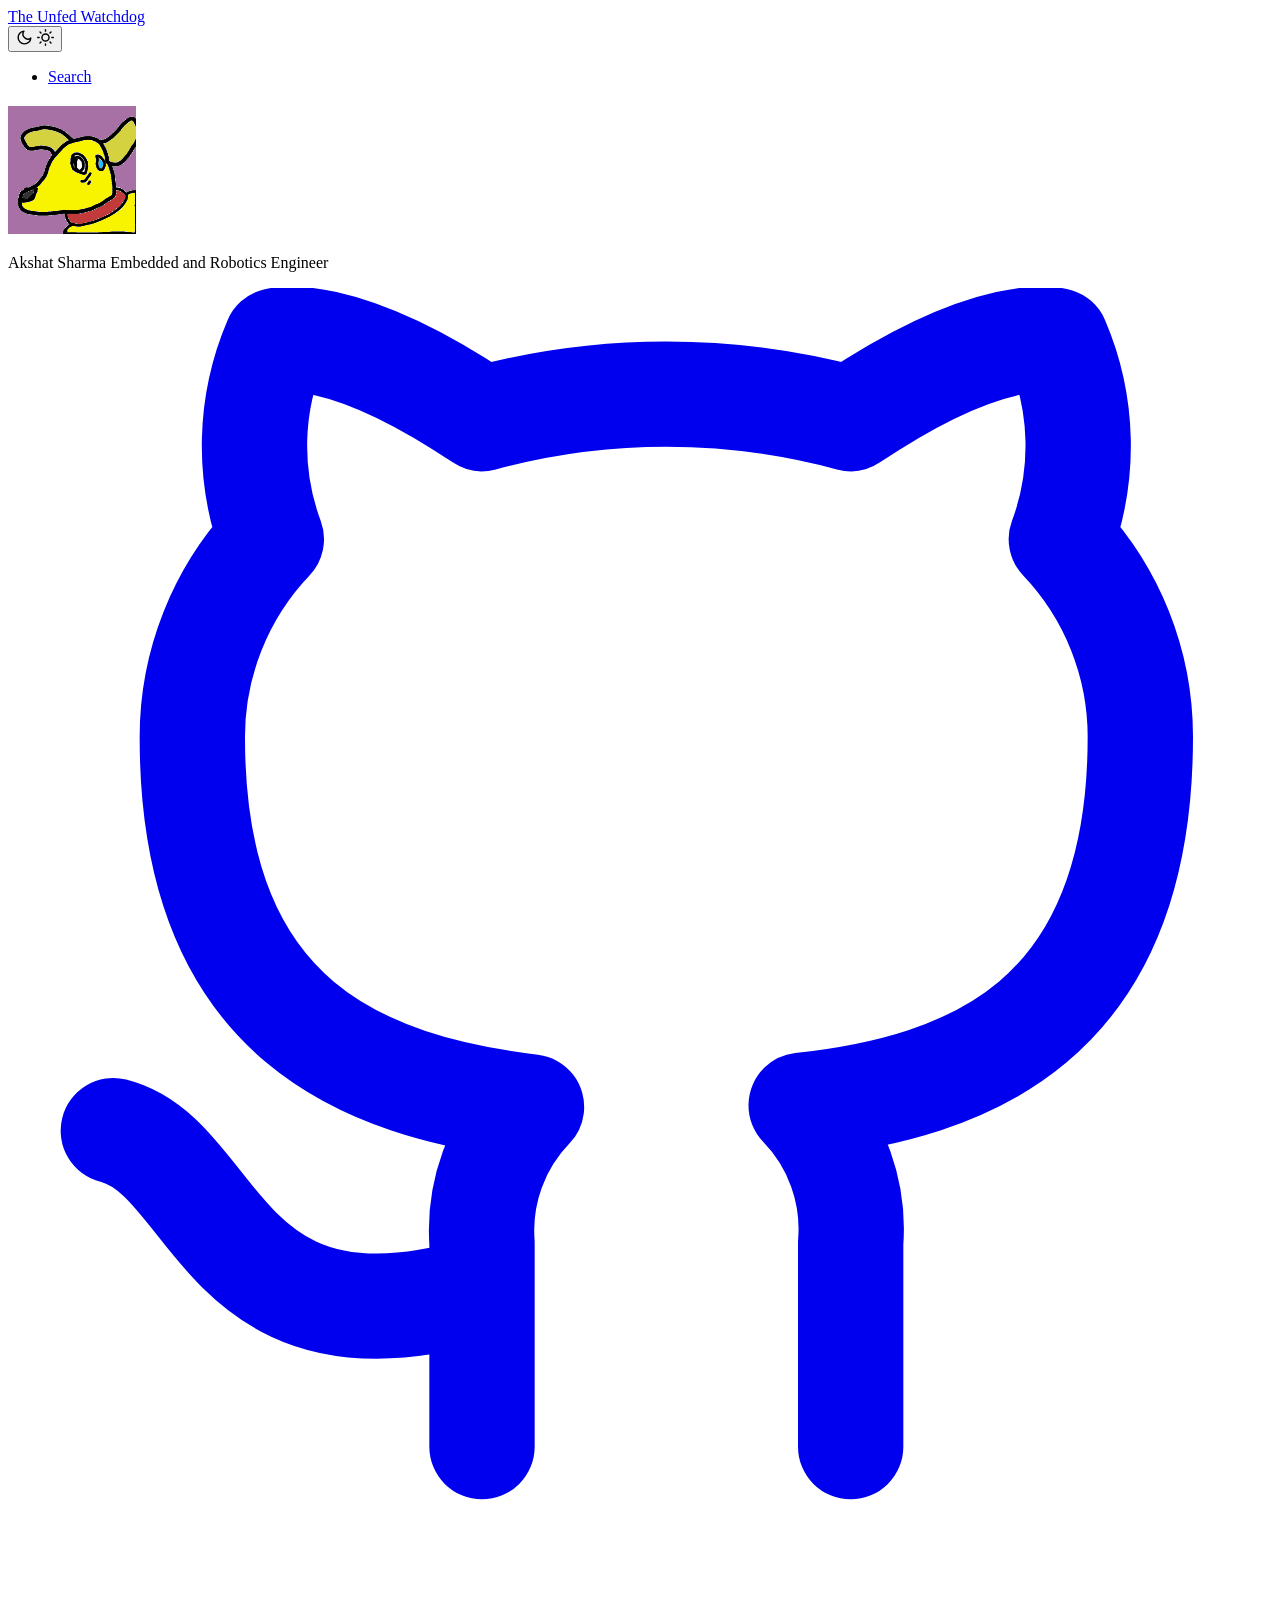
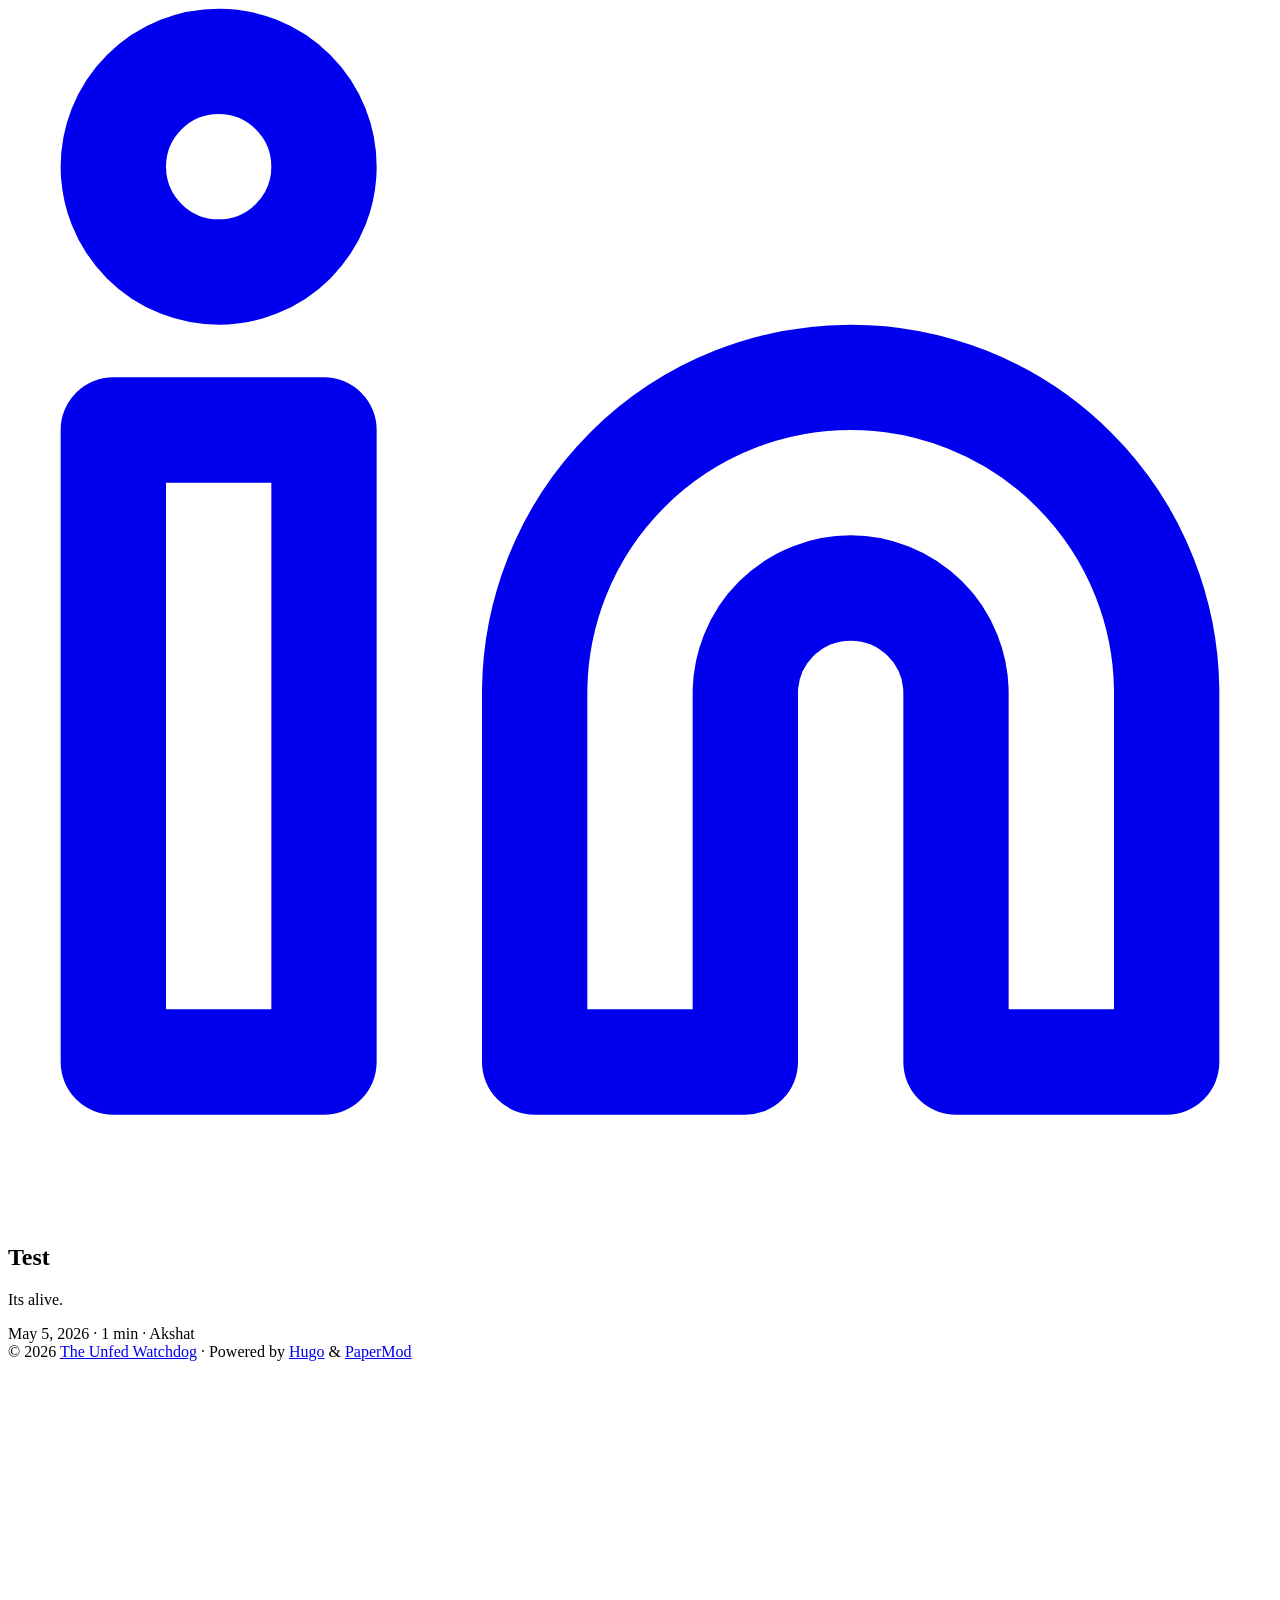
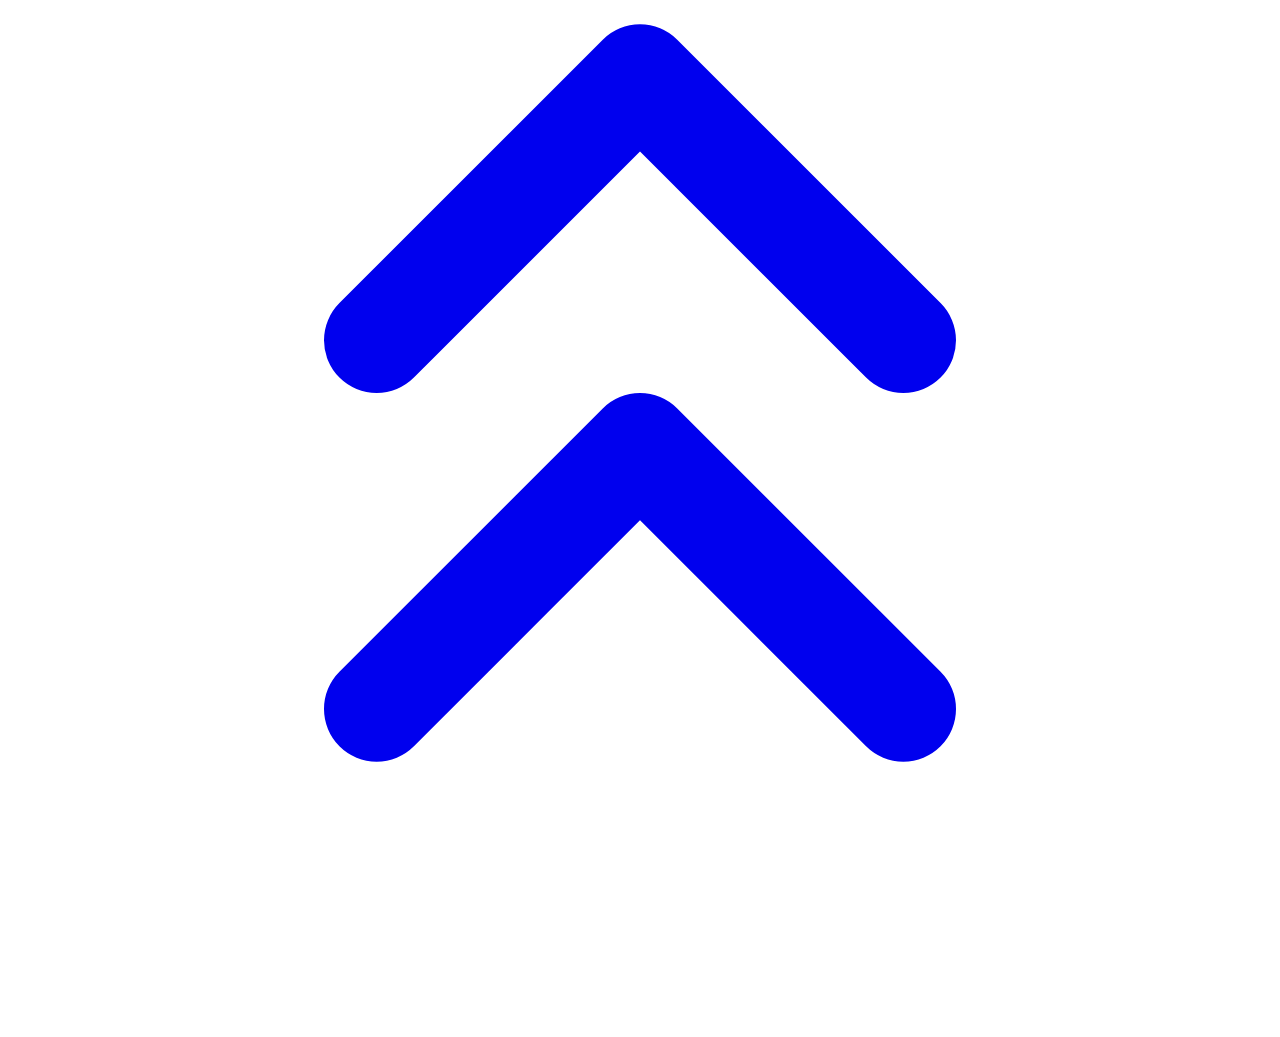
==== index.html @ ba1bf607 "theme overhaul" ====
<!DOCTYPE html>
<html lang="en" dir="auto" data-theme="auto">

<head>
	<meta name="generator" content="Hugo 0.161.1"><script src="/theunfedwatchdog.github.io/livereload.js?mindelay=10&amp;v=2&amp;port=1313&amp;path=theunfedwatchdog.github.io/livereload" data-no-instant defer></script><meta charset="utf-8">
<meta http-equiv="X-UA-Compatible" content="IE=edge">
<meta name="viewport" content="width=device-width, initial-scale=1, shrink-to-fit=no">
<meta name="robots" content="index, follow">
<title>The Unfed Watchdog</title>

<meta name="description" content="Personal blog of Akshat Sharma">
<meta name="author" content="Akshat Sharma">
<link rel="canonical" href="http://localhost:1313/theunfedwatchdog.github.io/">
<link crossorigin="anonymous" href="/theunfedwatchdog.github.io/assets/css/stylesheet.8c7927ffcb1a130759f11ea7887c16546e3663f268afb438e5684f5c0c7ae902.css" integrity="sha256-jHkn/8saEwdZ8R6niHwWVG42Y/Jor7Q45WhPXAx66QI=" rel="preload stylesheet" as="style">
<link rel="icon" href="http://localhost:1313/theunfedwatchdog.github.io/favicon.ico">
<link rel="icon" type="image/png" sizes="16x16" href="http://localhost:1313/theunfedwatchdog.github.io/favicon-16x16.png">
<link rel="icon" type="image/png" sizes="32x32" href="http://localhost:1313/theunfedwatchdog.github.io/favicon-32x32.png">
<link rel="apple-touch-icon" href="http://localhost:1313/theunfedwatchdog.github.io/apple-touch-icon.png">
<link rel="mask-icon" href="http://localhost:1313/theunfedwatchdog.github.io/safari-pinned-tab.svg">
<meta name="theme-color" content="#2e2e33">
<meta name="msapplication-TileColor" content="#2e2e33">
<link rel="alternate" type="application/rss+xml" href="http://localhost:1313/theunfedwatchdog.github.io/index.xml" title="rss">
<link rel="alternate" hreflang="en" href="http://localhost:1313/theunfedwatchdog.github.io/">
<noscript>
    <style>
        #theme-toggle,
        .top-link {
            display: none;
        }

    </style>
    <style>
        @media (prefers-color-scheme: dark) {
            :root {
                --theme: rgb(29, 30, 32);
                --entry: rgb(46, 46, 51);
                --primary: rgb(218, 218, 219);
                --secondary: rgb(155, 156, 157);
                --tertiary: rgb(65, 66, 68);
                --content: rgb(196, 196, 197);
                --code-block-bg: rgb(46, 46, 51);
                --code-bg: rgb(55, 56, 62);
                --border: rgb(51, 51, 51);
                color-scheme: dark;
            }

            .list {
                background: var(--theme);
            }

            .toc {
                background: var(--entry);
            }
        }

    </style>
</noscript>
<script>
    if (localStorage.getItem("pref-theme") === "dark") {
        document.querySelector("html").dataset.theme = 'dark';
    } else if (localStorage.getItem("pref-theme") === "light") {
       document.querySelector("html").dataset.theme = 'light';
    } else if (window.matchMedia('(prefers-color-scheme: dark)').matches) {
        document.querySelector("html").dataset.theme = 'dark';
    } else {
        document.querySelector("html").dataset.theme = 'light';
    }

</script><meta property="og:url" content="http://localhost:1313/theunfedwatchdog.github.io/">
  <meta property="og:site_name" content="The Unfed Watchdog">
  <meta property="og:title" content="The Unfed Watchdog">
  <meta property="og:description" content="Personal blog of Akshat Sharma">
  <meta property="og:locale" content="en_us">
  <meta property="og:type" content="website">
      <meta property="og:image" content="http://localhost:1313/logo.png">

  <meta name="twitter:card" content="summary_large_image">
  <meta name="twitter:image" content="http://localhost:1313/logo.png">
  <meta name="twitter:title" content="The Unfed Watchdog">
  <meta name="twitter:description" content="Personal blog of Akshat Sharma">

<script type="application/ld+json">
{
  "@context": "https://schema.org",
  "@type": "Organization",
  "name": "The Unfed Watchdog",
  "url": "http://localhost:1313/theunfedwatchdog.github.io/",
  "description": "Personal blog of Akshat Sharma",
  "logo": "http://localhost:1313/theunfedwatchdog.github.io/favicon.ico",
  "sameAs": [
      "https://github.com/akshatsharma05", "https://www.linkedin.com/in/akshat-sharma-166932161/"
  ]
}
</script>
</head>
<body class="list" id="top">
    <header class="header">
    <nav class="header-nav">
        <div class="logo">
            <a href="http://localhost:1313/theunfedwatchdog.github.io/" accesskey="h" title="The Unfed Watchdog (Alt + H)">The Unfed Watchdog</a>
            <div class="logo-switches">
                <button id="theme-toggle" class="theme-toggle" accesskey="t" title="(Alt + T)" aria-label="Toggle theme">
                    <svg class="moon" xmlns="http://www.w3.org/2000/svg" width="17" height="17" viewBox="0 0 24 24"
                        fill="none" stroke="currentColor" stroke-width="2" stroke-linecap="round"
                        stroke-linejoin="round">
                        <path d="M21 12.79A9 9 0 1 1 11.21 3 7 7 0 0 0 21 12.79z"></path>
                    </svg>
                    <svg class="sun" xmlns="http://www.w3.org/2000/svg" width="17" height="17" viewBox="0 0 24 24"
                        fill="none" stroke="currentColor" stroke-width="2" stroke-linecap="round"
                        stroke-linejoin="round">
                        <circle cx="12" cy="12" r="5"></circle>
                        <line x1="12" y1="1" x2="12" y2="3"></line>
                        <line x1="12" y1="21" x2="12" y2="23"></line>
                        <line x1="4.22" y1="4.22" x2="5.64" y2="5.64"></line>
                        <line x1="18.36" y1="18.36" x2="19.78" y2="19.78"></line>
                        <line x1="1" y1="12" x2="3" y2="12"></line>
                        <line x1="21" y1="12" x2="23" y2="12"></line>
                        <line x1="4.22" y1="19.78" x2="5.64" y2="18.36"></line>
                        <line x1="18.36" y1="5.64" x2="19.78" y2="4.22"></line>
                    </svg>
                </button>
            </div>
        </div>
        <ul id="menu" class="menu">
            <li>
                <a href="http://localhost:1313/theunfedwatchdog.github.io/search/" title="Search">
                    <span>Search</span>
                </a>
            </li>
        </ul>
    </nav>
</header>
<main class="main"> 
<article class="first-entry home-info">
    <header class="entry-header">
        <h1></h1>
    </header>
    <div class="entry-content md-content">
        
        <img src="logo.png" alt="avatar" class="avatar" />
<p><span class="profile-name">Akshat Sharma</span>
Embedded and Robotics Engineer</p>

    </div>
    <footer class="entry-footer">
        <div class="social-icons" >
    <a href="https://github.com/akshatsharma05" target="_blank" rel="noopener noreferrer me"
        title="Github">
        <svg xmlns="http://www.w3.org/2000/svg" viewBox="0 0 24 24" fill="none" stroke="currentColor" stroke-width="2"
    stroke-linecap="round" stroke-linejoin="round">
    <path
        d="M9 19c-5 1.5-5-2.5-7-3m14 6v-3.87a3.37 3.37 0 0 0-.94-2.61c3.14-.35 6.44-1.54 6.44-7A5.44 5.44 0 0 0 20 4.77 5.07 5.07 0 0 0 19.91 1S18.73.65 16 2.48a13.38 13.38 0 0 0-7 0C6.27.65 5.09 1 5.09 1A5.07 5.07 0 0 0 5 4.77a5.44 5.44 0 0 0-1.5 3.78c0 5.42 3.3 6.61 6.44 7A3.37 3.37 0 0 0 9 18.13V22">
    </path>
</svg>
    </a>
    <a href="https://www.linkedin.com/in/akshat-sharma-166932161/" target="_blank" rel="noopener noreferrer me"
        title="Linkedin">
        <svg xmlns="http://www.w3.org/2000/svg" viewBox="0 0 24 24" fill="none" stroke="currentColor" stroke-width="2"
    stroke-linecap="round" stroke-linejoin="round">
    <path d="M16 8a6 6 0 0 1 6 6v7h-4v-7a2 2 0 0 0-2-2 2 2 0 0 0-2 2v7h-4v-7a6 6 0 0 1 6-6z"></path>
    <rect x="2" y="9" width="4" height="12"></rect>
    <circle cx="4" cy="4" r="2"></circle>
</svg>
    </a>
</div>

    </footer>
</article>

<article class="post-entry"> 
  <header class="entry-header">
    <h2 class="entry-hint-parent">Test
    </h2>
  </header>
  <div class="entry-content">
    <p>Its alive.
</p>
  </div>
  <footer class="entry-footer">

<span title='2026-05-05 00:51:05 +0530 IST'>May 5, 2026</span>&nbsp;·&nbsp;<span>1 min</span>&nbsp;·&nbsp;<span>Akshat</span></footer>
  <a class="entry-link" aria-label="post link to Test" href="http://localhost:1313/theunfedwatchdog.github.io/posts/test/"></a>
</article>
    </main>
    
<footer class="footer">
        <span>&copy; 2026 <a href="http://localhost:1313/theunfedwatchdog.github.io/">The Unfed Watchdog</a></span> · 

    
    
    <span>
        Powered by
        <a href="https://gohugo.io/?utm_source=papermod" rel="noopener" target="_blank">Hugo</a> &
        <a href="https://github.com/adityatelange/hugo-PaperMod/" rel="noopener" target="_blank">PaperMod</a>
    </span>
</footer>
<a href="#top" id="top-link" class="top-link hidden" aria-label="go to top" title="Go to Top (Alt + G)" accesskey="g">
    <svg xmlns="http://www.w3.org/2000/svg" viewBox="0 0 24 24" fill="none" stroke="currentColor" stroke-width="2"
        stroke-linecap="round" stroke-linejoin="round" class="feather feather-chevrons-up">
        <polyline points="17 11 12 6 7 11"></polyline>
        <polyline points="17 18 12 13 7 18"></polyline>
    </svg>
</a>

<script>
    let menu = document.getElementById('menu');
    if (menu) {
        
        const scrollPosition = localStorage.getItem("menu-scroll-position");
        if (scrollPosition) {
            menu.scrollLeft = parseInt(scrollPosition, 10);
        }
        
        menu.onscroll = function () {
            localStorage.setItem("menu-scroll-position", menu.scrollLeft);
        }
    }

    document.querySelectorAll('a[href^="#"]').forEach(anchor => {
        anchor.addEventListener("click", function (e) {
            e.preventDefault();
            var id = this.getAttribute("href").substr(1);
            if (!window.matchMedia('(prefers-reduced-motion: reduce)').matches) {
                document.querySelector(`[id='${decodeURIComponent(id)}']`).scrollIntoView({
                    behavior: "smooth"
                });
            } else {
                document.querySelector(`[id='${decodeURIComponent(id)}']`).scrollIntoView();
            }
            if (id === "top") {
                history.replaceState(null, null, " ");
            } else {
                history.pushState(null, null, `#${id}`);
            }
        });
    });

</script>
<script>
    var toplink = document.getElementById("top-link");
    window.onscroll = function () {
        const scrollThreshold = window.innerHeight;
        if (document.body.scrollTop > scrollThreshold || document.documentElement.scrollTop > scrollThreshold) {
            toplink.classList.remove("hidden");
        } else {
            toplink.classList.add("hidden");
        }
    };

</script>
<script>
    document.getElementById("theme-toggle").addEventListener("click", () => {
        const html = document.querySelector("html");
        if (html.dataset.theme === "dark") {
            html.dataset.theme = 'light';
            localStorage.setItem("pref-theme", 'light');
        } else {
            html.dataset.theme = 'dark';
            localStorage.setItem("pref-theme", 'dark');
        }
    })

</script>
</body>

</html>
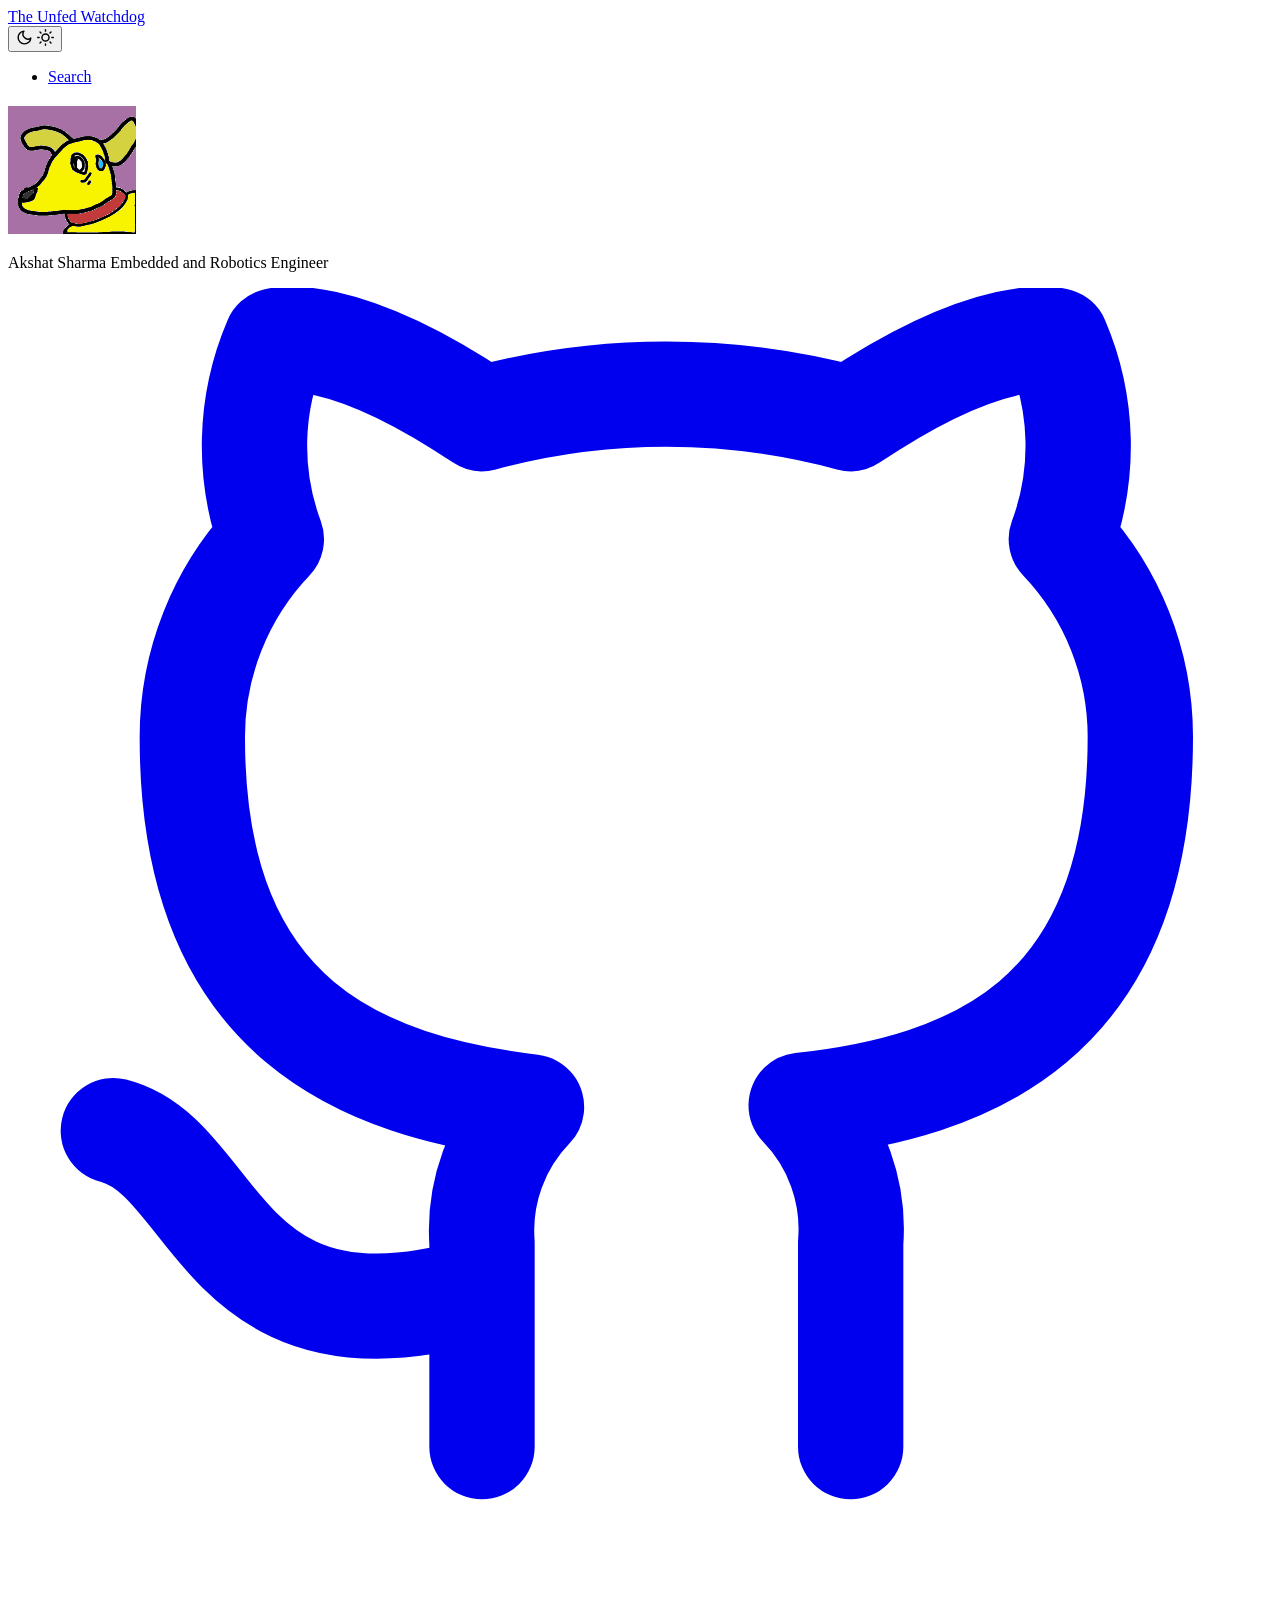
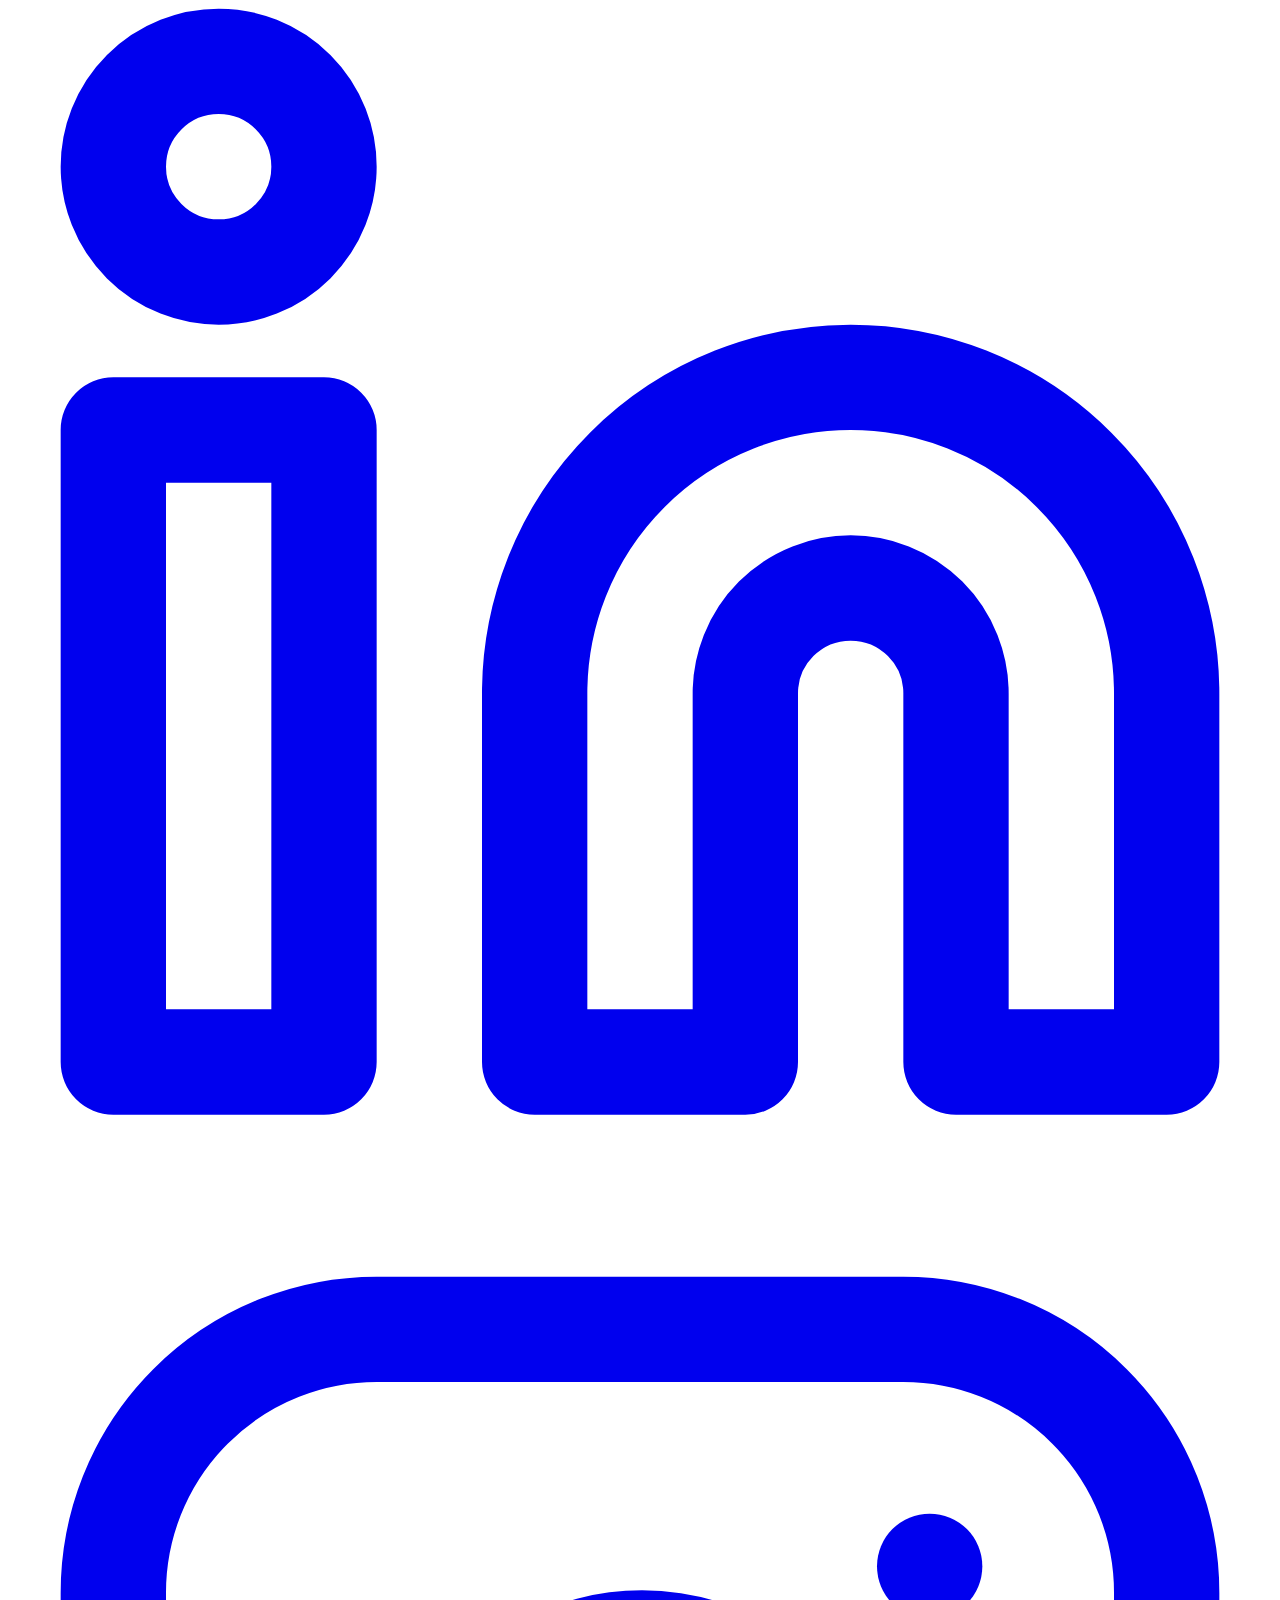
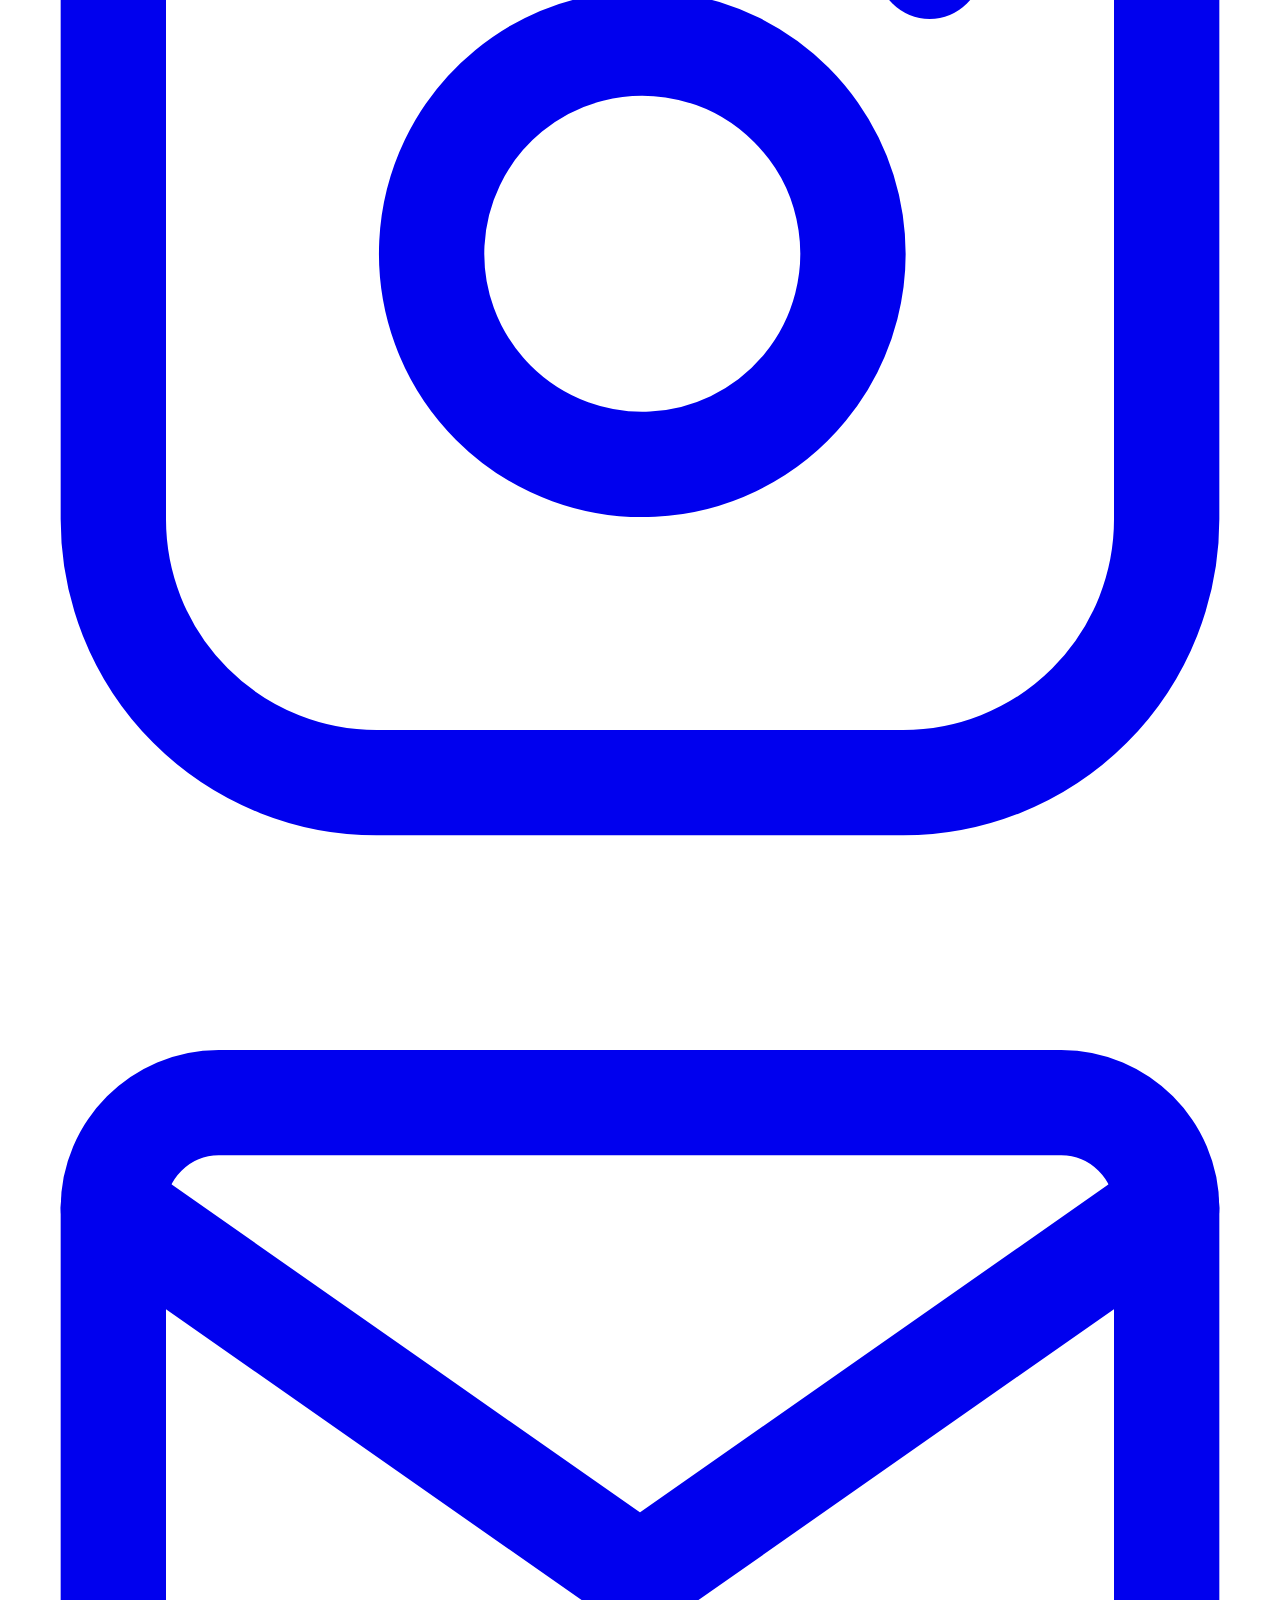
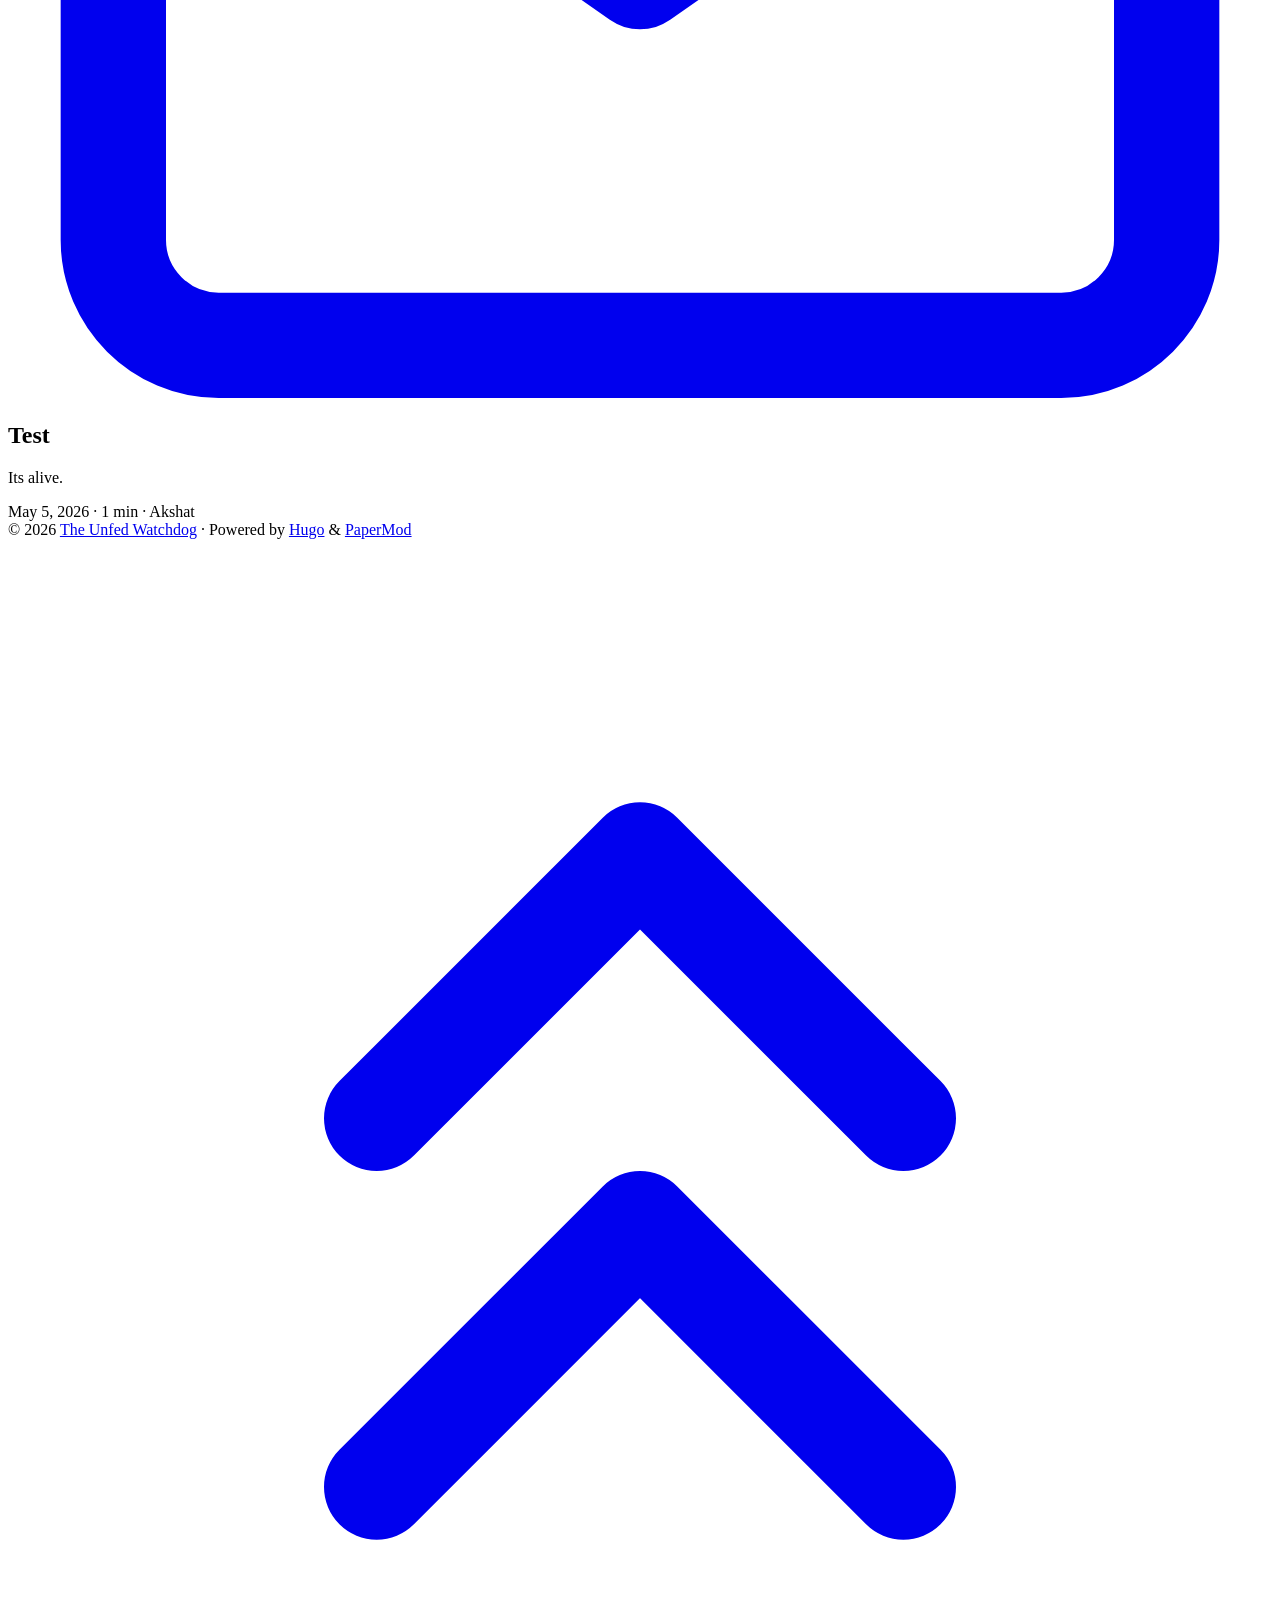
==== commit 3a7bfc67: "email add" ====
--- a/index.html
+++ b/index.html
@@ -2,7 +2,7 @@
 <html lang="en" dir="auto" data-theme="auto">
 
 <head>
-	<meta name="generator" content="Hugo 0.161.1"><script src="/theunfedwatchdog.github.io/livereload.js?mindelay=10&amp;v=2&amp;port=1313&amp;path=theunfedwatchdog.github.io/livereload" data-no-instant defer></script><meta charset="utf-8">
+	<meta name="generator" content="Hugo 0.161.1"><script src="/livereload.js?mindelay=10&amp;v=2&amp;port=1313&amp;path=livereload" data-no-instant defer></script><meta charset="utf-8">
 <meta http-equiv="X-UA-Compatible" content="IE=edge">
 <meta name="viewport" content="width=device-width, initial-scale=1, shrink-to-fit=no">
 <meta name="robots" content="index, follow">
@@ -10,17 +10,17 @@
 
 <meta name="description" content="Personal blog of Akshat Sharma">
 <meta name="author" content="Akshat Sharma">
-<link rel="canonical" href="http://localhost:1313/theunfedwatchdog.github.io/">
-<link crossorigin="anonymous" href="/theunfedwatchdog.github.io/assets/css/stylesheet.8c7927ffcb1a130759f11ea7887c16546e3663f268afb438e5684f5c0c7ae902.css" integrity="sha256-jHkn/8saEwdZ8R6niHwWVG42Y/Jor7Q45WhPXAx66QI=" rel="preload stylesheet" as="style">
-<link rel="icon" href="http://localhost:1313/theunfedwatchdog.github.io/favicon.ico">
-<link rel="icon" type="image/png" sizes="16x16" href="http://localhost:1313/theunfedwatchdog.github.io/favicon-16x16.png">
-<link rel="icon" type="image/png" sizes="32x32" href="http://localhost:1313/theunfedwatchdog.github.io/favicon-32x32.png">
-<link rel="apple-touch-icon" href="http://localhost:1313/theunfedwatchdog.github.io/apple-touch-icon.png">
-<link rel="mask-icon" href="http://localhost:1313/theunfedwatchdog.github.io/safari-pinned-tab.svg">
+<link rel="canonical" href="http://localhost:1313/">
+<link crossorigin="anonymous" href="/assets/css/stylesheet.85bc6d0a9d12f77352d6364ebae798e1c4210ad06ea79736ac489494b7203bfe.css" integrity="sha256-hbxtCp0S93NS1jZOuueY4cQhCtBup5c2rEiUlLcgO/4=" rel="preload stylesheet" as="style">
+<link rel="icon" href="http://localhost:1313/favicon.ico">
+<link rel="icon" type="image/png" sizes="16x16" href="http://localhost:1313/favicon-16x16.png">
+<link rel="icon" type="image/png" sizes="32x32" href="http://localhost:1313/favicon-32x32.png">
+<link rel="apple-touch-icon" href="http://localhost:1313/apple-touch-icon.png">
+<link rel="mask-icon" href="http://localhost:1313/safari-pinned-tab.svg">
 <meta name="theme-color" content="#2e2e33">
 <meta name="msapplication-TileColor" content="#2e2e33">
-<link rel="alternate" type="application/rss+xml" href="http://localhost:1313/theunfedwatchdog.github.io/index.xml" title="rss">
-<link rel="alternate" hreflang="en" href="http://localhost:1313/theunfedwatchdog.github.io/">
+<link rel="alternate" type="application/rss+xml" href="http://localhost:1313/index.xml" title="rss">
+<link rel="alternate" hreflang="en" href="http://localhost:1313/">
 <noscript>
     <style>
         #theme-toggle,
@@ -66,7 +66,7 @@
         document.querySelector("html").dataset.theme = 'light';
     }
 
-</script><meta property="og:url" content="http://localhost:1313/theunfedwatchdog.github.io/">
+</script><meta property="og:url" content="http://localhost:1313/">
   <meta property="og:site_name" content="The Unfed Watchdog">
   <meta property="og:title" content="The Unfed Watchdog">
   <meta property="og:description" content="Personal blog of Akshat Sharma">
@@ -84,11 +84,11 @@
   "@context": "https://schema.org",
   "@type": "Organization",
   "name": "The Unfed Watchdog",
-  "url": "http://localhost:1313/theunfedwatchdog.github.io/",
+  "url": "http://localhost:1313/",
   "description": "Personal blog of Akshat Sharma",
-  "logo": "http://localhost:1313/theunfedwatchdog.github.io/favicon.ico",
+  "logo": "http://localhost:1313/favicon.ico",
   "sameAs": [
-      "https://github.com/akshatsharma05", "https://www.linkedin.com/in/akshat-sharma-166932161/"
+      "https://github.com/akshatsharma05", "https://www.linkedin.com/in/akshat-sharma-166932161/", "https://www.instagram.com/hominum0447/", "mailto:d06akshat@gmail.com"
   ]
 }
 </script>
@@ -97,7 +97,7 @@
     <header class="header">
     <nav class="header-nav">
         <div class="logo">
-            <a href="http://localhost:1313/theunfedwatchdog.github.io/" accesskey="h" title="The Unfed Watchdog (Alt + H)">The Unfed Watchdog</a>
+            <a href="http://localhost:1313/" accesskey="h" title="The Unfed Watchdog (Alt + H)">The Unfed Watchdog</a>
             <div class="logo-switches">
                 <button id="theme-toggle" class="theme-toggle" accesskey="t" title="(Alt + T)" aria-label="Toggle theme">
                     <svg class="moon" xmlns="http://www.w3.org/2000/svg" width="17" height="17" viewBox="0 0 24 24"
@@ -123,7 +123,7 @@
         </div>
         <ul id="menu" class="menu">
             <li>
-                <a href="http://localhost:1313/theunfedwatchdog.github.io/search/" title="Search">
+                <a href="http://localhost:1313/search/" title="Search">
                     <span>Search</span>
                 </a>
             </li>
@@ -162,6 +162,23 @@
     <circle cx="4" cy="4" r="2"></circle>
 </svg>
     </a>
+    <a href="https://www.instagram.com/hominum0447/" target="_blank" rel="noopener noreferrer me"
+        title="Instagram">
+        <svg xmlns="http://www.w3.org/2000/svg" viewBox="0 0 24 24" fill="none" stroke="currentColor" stroke-width="2"
+    stroke-linecap="round" stroke-linejoin="round">
+    <rect x="2" y="2" width="20" height="20" rx="5" ry="5"></rect>
+    <path d="M16 11.37A4 4 0 1 1 12.63 8 4 4 0 0 1 16 11.37z"></path>
+    <line x1="17.5" y1="6.5" x2="17.5" y2="6.5"></line>
+</svg>
+    </a>
+    <a href="mailto:d06akshat@gmail.com" target="_blank" rel="noopener noreferrer me"
+        title="Email">
+        <svg xmlns="http://www.w3.org/2000/svg" viewBox="0 0 24 21" fill="none" stroke="currentColor" stroke-width="2"
+    stroke-linecap="round" stroke-linejoin="round">
+    <path d="M4 4h16c1.1 0 2 .9 2 2v12c0 1.1-.9 2-2 2H4c-1.1 0-2-.9-2-2V6c0-1.1.9-2 2-2z"></path>
+    <polyline points="22,6 12,13 2,6"></polyline>
+</svg>
+    </a>
 </div>
 
     </footer>
@@ -179,12 +196,12 @@
   <footer class="entry-footer">
 
 <span title='2026-05-05 00:51:05 +0530 IST'>May 5, 2026</span>&nbsp;·&nbsp;<span>1 min</span>&nbsp;·&nbsp;<span>Akshat</span></footer>
-  <a class="entry-link" aria-label="post link to Test" href="http://localhost:1313/theunfedwatchdog.github.io/posts/test/"></a>
+  <a class="entry-link" aria-label="post link to Test" href="http://localhost:1313/posts/test/"></a>
 </article>
     </main>
     
 <footer class="footer">
-        <span>&copy; 2026 <a href="http://localhost:1313/theunfedwatchdog.github.io/">The Unfed Watchdog</a></span> · 
+        <span>&copy; 2026 <a href="http://localhost:1313/">The Unfed Watchdog</a></span> · 
 
     
     
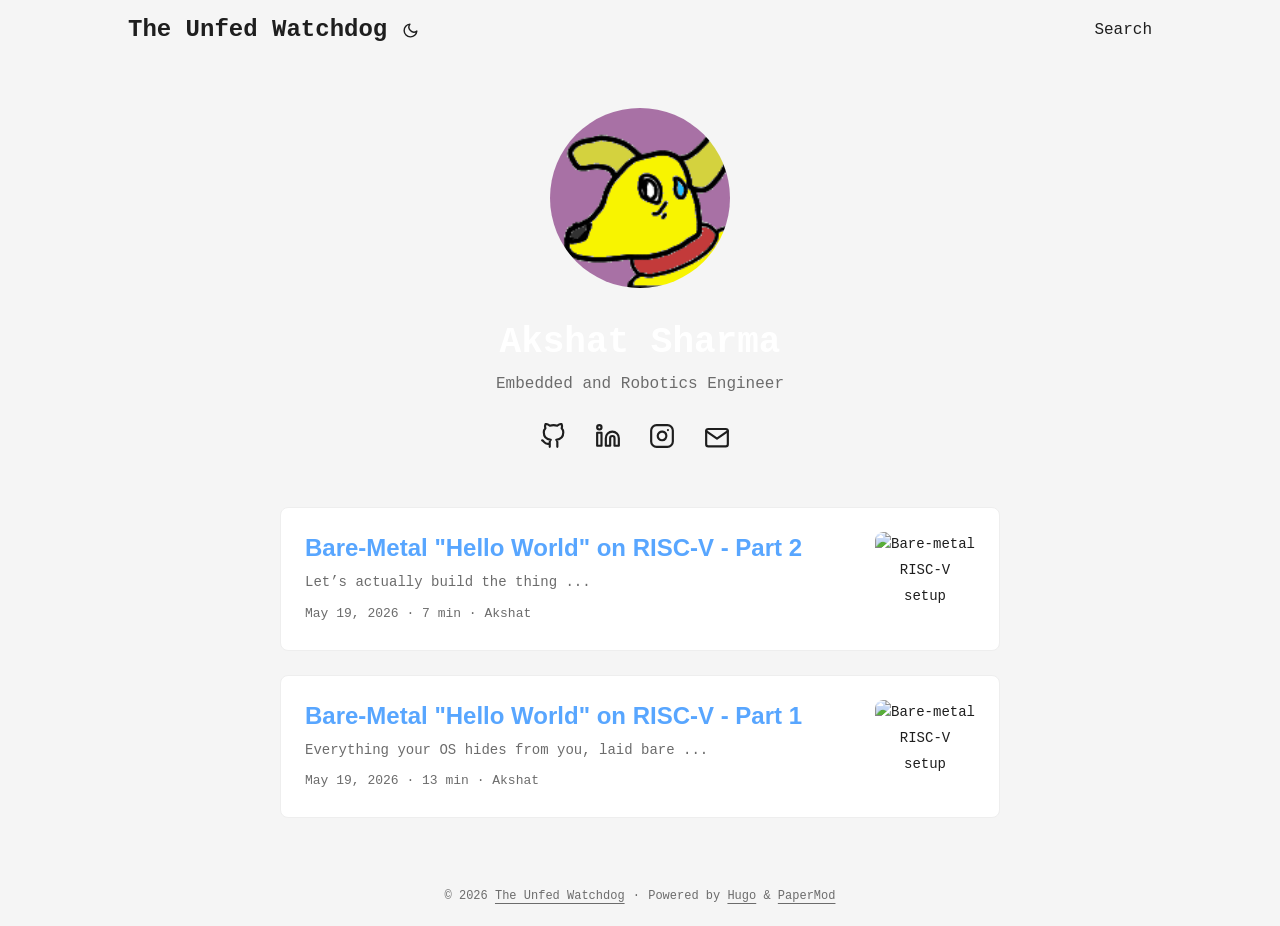
==== commit 527d0f23: "bare metal riscv" ====
--- a/index.html
+++ b/index.html
@@ -11,7 +11,7 @@
 <meta name="description" content="Personal blog of Akshat Sharma">
 <meta name="author" content="Akshat Sharma">
 <link rel="canonical" href="http://localhost:1313/">
-<link crossorigin="anonymous" href="/assets/css/stylesheet.85bc6d0a9d12f77352d6364ebae798e1c4210ad06ea79736ac489494b7203bfe.css" integrity="sha256-hbxtCp0S93NS1jZOuueY4cQhCtBup5c2rEiUlLcgO/4=" rel="preload stylesheet" as="style">
+<link crossorigin="anonymous" href="/assets/css/stylesheet.9da316d8bf339154c7305baf88b05cccd43c085b0ccf953e676c73926cf6cb54.css" integrity="sha256-naMW2L8zkVTHMFuviLBczNQ8CFsMz5U&#43;Z2xzkmz2y1Q=" rel="preload stylesheet" as="style">
 <link rel="icon" href="http://localhost:1313/favicon.ico">
 <link rel="icon" type="image/png" sizes="16x16" href="http://localhost:1313/favicon-16x16.png">
 <link rel="icon" type="image/png" sizes="32x32" href="http://localhost:1313/favicon-32x32.png">
@@ -185,18 +185,39 @@
 </article>
 
 <article class="post-entry"> 
+<figure class="entry-cover">
+        <img loading="lazy" src="http://localhost:1313/images/riscv/thumb.png" alt="Bare-metal RISC-V setup">
+</figure>
   <header class="entry-header">
-    <h2 class="entry-hint-parent">Test
+    <h2 class="entry-hint-parent">Bare-Metal &#34;Hello World&#34; on RISC-V - Part 2
     </h2>
   </header>
   <div class="entry-content">
-    <p>Its alive.
-</p>
+    <p>Let’s actually build the thing
+...</p>
   </div>
   <footer class="entry-footer">
 
-<span title='2026-05-05 00:51:05 +0530 IST'>May 5, 2026</span>&nbsp;·&nbsp;<span>1 min</span>&nbsp;·&nbsp;<span>Akshat</span></footer>
-  <a class="entry-link" aria-label="post link to Test" href="http://localhost:1313/posts/test/"></a>
+<span title='2026-05-19 01:08:05 +0530 IST'>May 19, 2026</span>&nbsp;·&nbsp;<span>7 min</span>&nbsp;·&nbsp;<span>Akshat</span></footer>
+  <a class="entry-link" aria-label="post link to Bare-Metal &#34;Hello World&#34; on RISC-V - Part 2" href="http://localhost:1313/posts/riscv-2/"></a>
+</article>
+
+<article class="post-entry"> 
+<figure class="entry-cover">
+        <img loading="lazy" src="http://localhost:1313/images/riscv/thumb.png" alt="Bare-metal RISC-V setup">
+</figure>
+  <header class="entry-header">
+    <h2 class="entry-hint-parent">Bare-Metal &#34;Hello World&#34; on RISC-V - Part 1
+    </h2>
+  </header>
+  <div class="entry-content">
+    <p>Everything your OS hides from you, laid bare
+...</p>
+  </div>
+  <footer class="entry-footer">
+
+<span title='2026-05-19 00:51:05 +0530 IST'>May 19, 2026</span>&nbsp;·&nbsp;<span>13 min</span>&nbsp;·&nbsp;<span>Akshat</span></footer>
+  <a class="entry-link" aria-label="post link to Bare-Metal &#34;Hello World&#34; on RISC-V - Part 1" href="http://localhost:1313/posts/riscv-1/"></a>
 </article>
     </main>
     
--- a/assets/css/stylesheet.9da316d8bf339154c7305baf88b05cccd43c085b0ccf953e676c73926cf6cb54.css
+++ b/assets/css/stylesheet.9da316d8bf339154c7305baf88b05cccd43c085b0ccf953e676c73926cf6cb54.css
@@ -0,0 +1,7 @@
+/*
+  PaperMod v8+
+  License: MIT https://github.com/adityatelange/hugo-PaperMod/blob/master/LICENSE
+  Copyright (c) 2020 nanxiaobei and adityatelange
+  Copyright (c) 2021-2026 adityatelange
+*/
+:root{--gap:24px;--content-gap:20px;--nav-width:1024px;--main-width:720px;--header-height:60px;--footer-height:60px;--radius:8px;--theme:rgb(255, 255, 255);--entry:rgb(255, 255, 255);--primary:rgb(30, 30, 30);--secondary:rgb(108, 108, 108);--tertiary:rgb(214, 214, 214);--content:rgb(31, 31, 31);--code-block-bg:rgb(28, 29, 33);--code-bg:rgb(245, 245, 245);--border:rgb(238, 238, 238);color-scheme:light}:root[data-theme=dark]{--theme:rgb(29, 30, 32);--entry:rgb(46, 46, 51);--primary:rgb(218, 218, 219);--secondary:rgb(155, 156, 157);--tertiary:rgb(65, 66, 68);--content:rgb(196, 196, 197);--code-block-bg:rgb(46, 46, 51);--code-bg:rgb(55, 56, 62);--border:rgb(51, 51, 51);color-scheme:dark}.list{background:var(--code-bg)}[data-theme=dark] .list{background:var(--theme)}*,::after,::before{box-sizing:border-box}html{-webkit-tap-highlight-color:transparent;overflow-y:scroll;-webkit-text-size-adjust:100%;text-size-adjust:100%}a,button,body,h1,h2,h3,h4,h5,h6{color:var(--primary)}body{font-family:-apple-system,BlinkMacSystemFont,segoe ui,Roboto,Oxygen,Ubuntu,Cantarell,open sans,helvetica neue,sans-serif;font-size:18px;line-height:1.6;word-break:break-word;background:var(--theme)}article,aside,figcaption,figure,footer,header,hgroup,main,nav,section,table{display:block}h1,h2,h3,h4,h5,h6{line-height:1.2}h1,h2,h3,h4,h5,h6,p{margin-top:0;margin-bottom:0}ul{padding:0}a{text-decoration:none}body,figure,ul{margin:0}table{width:100%;border-collapse:collapse;border-spacing:0;overflow-x:auto;word-break:keep-all}button,input,textarea{padding:0;font:inherit;background:0 0;border:0}input,textarea{outline:0}button,input[type=button],input[type=submit]{cursor:pointer}input:-webkit-autofill,textarea:-webkit-autofill{box-shadow:0 0 0 50px var(--theme)inset}img{display:block;max-width:100%}.not-found{position:absolute;left:0;right:0;display:flex;align-items:center;justify-content:center;height:80%;font-size:160px;font-weight:700}.archive-posts{width:100%;font-size:16px}.archive-year{margin-top:40px}.archive-year:not(:last-of-type){border-bottom:2px solid var(--border)}.archive-month{display:flex;align-items:flex-start;padding:10px 0}.archive-month-header{margin:25px 0;width:200px}.archive-month:not(:last-of-type){border-bottom:1px solid var(--border)}.archive-entry{position:relative;padding:5px;margin:10px 0}.archive-entry-title{margin:5px 0;font-weight:400}.archive-count,.archive-meta{color:var(--secondary);font-size:14px}.footer,.top-link{font-size:12px;color:var(--secondary)}.footer{max-width:calc(var(--main-width) + var(--gap) * 2);margin:auto;padding:calc((var(--footer-height) - var(--gap))/2)var(--gap);text-align:center;line-height:24px}.footer span{margin-inline-start:1px;margin-inline-end:1px}.footer span:last-child{white-space:nowrap}.footer a{color:inherit;text-underline-offset:.25rem;text-decoration:underline}.top-link{position:fixed;bottom:4rem;right:2rem;z-index:99;background:var(--tertiary);width:2.5rem;height:2.5rem;padding:10px;border-radius:64px;transition:visibility .3s,opacity .3s cubic-bezier(.4,0,1,1)}.hidden{visibility:hidden;opacity:0}.top-link,.top-link svg{filter:drop-shadow(0 0 0 var(--theme))}.footer a:hover,.top-link:hover{color:var(--primary)}.header-nav{display:flex;flex-wrap:wrap;justify-content:space-between;max-width:calc(var(--nav-width) + var(--gap) * 2);margin:auto;line-height:var(--header-height);padding:0 var(--gap);column-gap:var(--gap)}.header-nav a{display:block}.logo,.menu{display:flex}.logo{align-items:center;column-gap:.55rem;flex-wrap:wrap}.logo a{font-size:24px;font-weight:700;display:flex;align-items:center;column-gap:.55rem}.logo a img,.logo a svg{pointer-events:none;border-radius:6px}.theme-toggle{padding:0 .4rem}[data-theme=dark] .moon{display:none}[data-theme=light] .sun{display:none}.logo-switches{display:inline-flex;gap:.4rem;align-items:inherit;min-height:stretch;flex-wrap:inherit}.logo-switches>*{min-height:inherit;align-items:center;display:inline-flex}.nav-sep{color:var(--secondary)}.lang-menu *{display:inherit;min-height:inherit;align-items:inherit}.lang-menu a{font-size:1rem;font-weight:500;padding:0 .4rem;display:inline-flex}.menu{list-style:none;word-break:keep-all;overflow-x:auto;white-space:nowrap;column-gap:var(--gap)}.menu a{font-size:16px}.menu .active{font-weight:500;text-decoration:underline;text-underline-offset:.3rem;text-decoration-thickness:2px}.main{position:relative;min-height:calc(100vh - var(--header-height) - var(--footer-height));max-width:calc(var(--main-width) + var(--gap) * 2);margin:auto;padding:var(--gap)}.page-header h1{font-size:40px}.pagination{display:flex}.pagination a{color:var(--theme);font-size:13px;line-height:36px;background:var(--primary);border-radius:calc(36px/2);padding:0 16px}.pagination .next{margin-inline-start:auto}.social-icons a{display:inline-flex;padding:10px}.social-icons a svg{height:26px;width:26px}code{direction:ltr}div.highlight,pre{position:relative}.copy-code{display:none;position:absolute;top:4px;right:4px;color:rgba(255,255,255,.8);background:rgba(78,78,78,.8);border-radius:var(--radius);padding:0 5px;font-size:14px;user-select:none}div.highlight:hover .copy-code,pre:hover .copy-code{display:block}.md-content h3,.md-content h4,.md-content h5,.md-content h6{margin:24px 0 16px}.md-content h1{margin:40px auto 32px;font-size:40px}.md-content h2{margin:32px auto 24px;font-size:32px}.md-content h3{font-size:24px}.md-content h4{font-size:16px}.md-content h5{font-size:14px}.md-content h6{font-size:12px}.md-content a:not(.anchor){text-underline-offset:.3rem;text-decoration:underline}.md-content del{text-decoration:line-through}.md-content dl:not(:last-child),.md-content ol:not(:last-child),.md-content p:not(:last-child),.md-content figure:not(:last-child),.md-content ul:not(:last-child){margin-bottom:var(--content-gap)}.md-content ol,.md-content ul{padding-inline-start:1.25rem}.md-content li{margin-top:.3rem}.md-content li p{margin-bottom:0}.md-content dl{display:flex;flex-wrap:wrap;margin:0}.md-content dt{width:25%;font-weight:700}.md-content dd{width:75%;margin-inline-start:0;padding-inline-start:10px}.md-content dd~dd,.md-content dt~dt{margin-top:10px}.md-content table{margin-bottom:var(--content-gap)}.md-content table th,.md-content table:not(.highlighttable,.highlight table,.gist .highlight) td{min-width:80px;padding:6px 13px;line-height:1.5;border:1px solid var(--border)}.md-content table th{text-align:start}.md-content table:not(.highlighttable) td code:only-child{margin:auto 0}.md-content .highlight table{border-radius:var(--radius)}.md-content .highlight:not(table){margin-bottom:var(--content-gap);background:var(--code-block-bg)!important;border-radius:var(--radius);direction:ltr}.md-content li>.highlight{margin-inline-end:0}.md-content ul pre{margin-inline-start:calc(var(--gap) * -2)}.md-content .highlight pre{margin:0}.md-content .highlighttable{table-layout:fixed}.md-content .highlighttable td:first-child{width:40px}.md-content .highlighttable td .linenodiv{padding-inline-end:0!important}.md-content .highlighttable td .highlight,.md-content .highlighttable td .linenodiv pre{margin-bottom:0}.post-content code{padding:.2rem .3rem;font-size:.78em;line-height:1.5;background:var(--code-bg);border-radius:.2rem}.md-content pre code{display:grid;margin:auto 0;padding:10px;color:#d5d5d6;background:var(--code-block-bg)!important;border-radius:var(--radius);overflow-x:auto;word-break:break-all}.md-content blockquote{margin:1rem 0;padding-inline-start:1rem;border-inline-start:.3rem solid var(--content)}.md-content hr{margin:30px 0;height:2px;background:var(--tertiary);border:0}.md-content iframe{max-width:100%}.md-content img{border-radius:var(--radius);margin:1rem 0}.md-content img[src*="#center"]{margin:1rem auto}.md-content figure.align-center{text-align:center}.md-content figure>figcaption{color:var(--primary);font-size:16px;font-weight:700;margin:8px 0 16px}.md-content figure>figcaption>p{color:var(--secondary);font-size:14px;font-weight:400}.md-content h1:hover .anchor,.md-content h2:hover .anchor,.md-content h3:hover .anchor,.md-content h4:hover .anchor,.md-content h5:hover .anchor,.md-content h6:hover .anchor{display:inline-flex;color:var(--secondary);margin-inline-start:.5em;font-weight:500;user-select:none}.anchor:hover{color:var(--content)!important}.md-content img.in-text{display:inline;margin:auto}mark{border-radius:2px;padding:0 2px}audio{display:block;width:100%;border:1px solid var(--border);border-radius:var(--radius);overflow:hidden;height:2.5rem;margin-bottom:var(--content-gap)}audio::-webkit-media-controls-enclosure{border-radius:0}video{border:1px solid var(--code-bg);border-radius:var(--radius);max-width:100%}.first-entry{position:relative;display:flex;flex-direction:column;justify-content:center;min-height:320px;margin:var(--gap)0 calc(var(--gap) * 2)}.first-entry .entry-header{overflow:hidden;display:-webkit-box;-webkit-box-orient:vertical;-webkit-line-clamp:3}.first-entry .entry-header h1{font-size:34px;line-height:1.3}.first-entry .entry-header h2{font-size:40px}.first-entry .entry-content{margin:14px 0;font-size:16px;-webkit-line-clamp:3}.first-entry .entry-footer{font-size:14px}.home-info .entry-content{--content-gap:0.5rem;-webkit-line-clamp:unset;margin:0}.home-info .social-icons a:first-of-type{padding-inline-start:0}.post-entry{position:relative;margin-bottom:var(--gap);padding:var(--gap);background:var(--entry);border-radius:var(--radius);transition:transform .25s ease;border:1px solid var(--border)}.post-entry:hover,.post-entry:focus-within{transform:translateY(-2px);border-color:var(--tertiary)}.tag-entry .entry-cover{display:none}.entry-header h2{font-size:24px;line-height:1.3}.entry-content{margin:8px 0;color:var(--secondary);font-size:14px;line-height:1.6;overflow:hidden;display:-webkit-box;-webkit-box-orient:vertical;-webkit-line-clamp:2}.home-info .entry-content p{margin-block-start:1em;margin-block-end:1em}.entry-footer{color:var(--secondary);font-size:13px}.entry-link{position:absolute;left:0;right:0;top:0;bottom:0;border-radius:var(--radius)}.entry-hint{color:var(--secondary)}.entry-hint-parent{display:flex;justify-content:space-between}.entry-cover{font-size:14px;margin-bottom:var(--gap);text-align:center;display:flex;flex-direction:column;gap:.5rem}.entry-cover img{border-radius:var(--radius);width:100%;height:auto}.entry-cover a{text-underline-offset:.3rem;text-decoration:underline}.page-header,.post-header{margin:24px auto var(--content-gap)}.post-title{font-size:40px}.post-description{margin-top:10px}.post-meta{margin-top:5px}.post-meta,.breadcrumbs{color:var(--secondary);font-size:14px}.breadcrumbs{display:flex;flex-wrap:wrap;align-items:center;gap:.2rem}.breadcrumbs a{font-size:16px}.breadcrumbs svg{height:1em}.i18n_list{display:inline-flex}.post-meta .i18n_list li{list-style:none;margin:auto 3px}.post-meta a,.toc a:hover{text-underline-offset:.3rem;text-decoration:underline}.post-meta a{color:var(--secondary);text-decoration-style:dotted}details.toc{margin-bottom:var(--content-gap);background:var(--code-bg);border-radius:var(--radius);border:1px solid var(--border)}[data-theme=dark] details.toc{background:var(--entry)}details.toc summary{padding:.5rem 1.2rem;border-radius:var(--radius)}details summary{cursor:pointer;display:list-item;width:100%;margin-inline-start:0;user-select:none}details .title{display:inline;font-weight:500;margin-inline-start:.2rem}details{interpolate-size:allow-keywords}details::details-content{height:0;opacity:0;overflow:clip;transition:height 150ms ease,opacity 150ms ease,content-visibility 150ms allow-discrete}details[open]::details-content{height:auto;opacity:1}details .inner{margin:0 2.4rem;padding-bottom:.6rem}details li ul{margin-inline-start:var(--gap)}.post-content{color:var(--content);margin:30px 0}.post-footer{margin-top:var(--content-gap)}.post-footer>*{margin-bottom:10px}.post-tags{display:flex;flex-wrap:wrap;gap:10px}.post-tags li{display:inline-block}.post-tags a,.share-buttons,.paginav{border-radius:var(--radius);background:var(--code-bg);border:1px solid var(--border)}.post-tags a{display:block;padding:0 14px;color:var(--secondary);font-size:14px;line-height:34px;background:var(--code-bg)}.post-tags a:hover,.paginav a:hover{background:var(--border)}.share-buttons{padding:10px;display:flex;justify-content:center;overflow-x:auto;gap:10px}.share-buttons li,.share-buttons a{display:inline-flex}.share-buttons a:not(:last-of-type){margin-inline-end:12px}.paginav{display:flex;line-height:1.2}.paginav .title{letter-spacing:1px;text-transform:uppercase;font-size:.8rem;color:var(--secondary)}.paginav a{width:50%;display:flex;flex-direction:column;gap:.5rem;padding:.8rem;border-radius:var(--radius)}.paginav span:hover:not(.title){text-underline-offset:.2rem;text-decoration:underline}.paginav .next{margin-inline-start:auto;text-align:right}[dir=rtl] .paginav .next{text-align:left}h1>a>svg{display:inline}.buttons,.main .profile{display:flex;justify-content:center}.main .profile{align-items:center;min-height:calc(100vh - var(--header-height) - var(--footer-height) - (var(--gap) * 2));text-align:center}.profile .profile_inner{display:flex;flex-direction:column;align-items:center;gap:1rem}.profile img{border-radius:50%}.buttons{flex-wrap:wrap;max-width:400px;gap:1rem}.button{background:var(--tertiary);border-radius:var(--radius);padding:.4rem .8rem}.searchbox input{padding:4px 10px;width:100%;color:var(--primary);font-weight:700;border:2px solid var(--tertiary);border-radius:var(--radius)}.searchResults li{list-style:none;border-radius:var(--radius);padding:10px 15px;position:relative;font-weight:500;display:flex;align-items:center;justify-content:space-between;background:var(--entry);transition:transform .25s ease;border:1px solid var(--border)}.searchResults{margin:var(--content-gap)0;width:100%;display:flex;flex-direction:column;gap:10px}.searchResults li:hover,.searchResults li:focus-within{transform:translateY(-2px);border-color:var(--tertiary)}.searchResults li .entry-link:focus{outline:2px solid var(--secondary);outline-offset:-2px}.terms-tags{display:flex;flex-wrap:wrap;gap:1em;margin-top:var(--content-gap)}.terms-tags li{display:inline-block;font-weight:500}.terms-tags a{display:block;padding:4px 10px;background:var(--tertiary);border-radius:var(--radius);transition:transform .1s}.bg{color:#cad3f5;background-color:#24273a}.chroma{color:#cad3f5;background-color:#24273a}.chroma .err{color:#ed8796}.chroma .lnlinks{outline:none;text-decoration:none;color:inherit}.chroma .lntd{vertical-align:top;padding:0;margin:0;border:0}.chroma .lntable{border-spacing:0;padding:0;margin:0;border:0}.chroma .hl{background-color:#474733}.chroma .lnt{white-space:pre;-webkit-user-select:none;user-select:none;margin-right:.4em;padding:0 .4em;color:#8087a2}.chroma .ln{white-space:pre;-webkit-user-select:none;user-select:none;margin-right:.4em;padding:0 .4em;color:#8087a2}.chroma .line{display:flex}.chroma .k{color:#c6a0f6}.chroma .kc{color:#f5a97f}.chroma .kd{color:#ed8796}.chroma .kn{color:#8bd5ca}.chroma .kp{color:#c6a0f6}.chroma .kr{color:#c6a0f6}.chroma .kt{color:#ed8796}.chroma .na{color:#8aadf4}.chroma .nb{color:#91d7e3}.chroma .bp{color:#91d7e3}.chroma .nc{color:#eed49f}.chroma .no{color:#eed49f}.chroma .nd{color:#8aadf4;font-weight:700}.chroma .ni{color:#8bd5ca}.chroma .ne{color:#f5a97f}.chroma .nf{color:#8aadf4}.chroma .fm{color:#8aadf4}.chroma .nl{color:#91d7e3}.chroma .nn{color:#f5a97f}.chroma .py{color:#f5a97f}.chroma .nt{color:#c6a0f6}.chroma .nv{color:#f4dbd6}.chroma .vc{color:#f4dbd6}.chroma .vg{color:#f4dbd6}.chroma .vi{color:#f4dbd6}.chroma .vm{color:#f4dbd6}.chroma .s{color:#a6da95}.chroma .sa{color:#ed8796}.chroma .sb{color:#a6da95}.chroma .sc{color:#a6da95}.chroma .dl{color:#8aadf4}.chroma .sd{color:#6e738d}.chroma .s2{color:#a6da95}.chroma .se{color:#8aadf4}.chroma .sh{color:#6e738d}.chroma .si{color:#a6da95}.chroma .sx{color:#a6da95}.chroma .sr{color:#8bd5ca}.chroma .s1{color:#a6da95}.chroma .ss{color:#a6da95}.chroma .m{color:#f5a97f}.chroma .mb{color:#f5a97f}.chroma .mf{color:#f5a97f}.chroma .mh{color:#f5a97f}.chroma .mi{color:#f5a97f}.chroma .il{color:#f5a97f}.chroma .mo{color:#f5a97f}.chroma .o{color:#91d7e3;font-weight:700}.chroma .ow{color:#91d7e3;font-weight:700}.chroma .c{color:#6e738d;font-style:italic}.chroma .ch{color:#6e738d;font-style:italic}.chroma .cm{color:#6e738d;font-style:italic}.chroma .c1{color:#6e738d;font-style:italic}.chroma .cs{color:#6e738d;font-style:italic}.chroma .cp{color:#6e738d;font-style:italic}.chroma .cpf{color:#6e738d;font-weight:700;font-style:italic}.chroma .gd{color:#ed8796;background-color:#363a4f}.chroma .ge{font-style:italic}.chroma .gr{color:#ed8796}.chroma .gh{color:#f5a97f;font-weight:700}.chroma .gi{color:#a6da95;background-color:#363a4f}.chroma .gs{font-weight:700}.chroma .gu{color:#f5a97f;font-weight:700}.chroma .gt{color:#ed8796}.chroma .gl{text-decoration:underline}.chroma{background-color:unset!important}.chroma .hl{display:flex}.chroma .lnt{padding:0 0 0 12px}.highlight pre.chroma code{padding:8px 0}.highlight pre.chroma .line .cl,.chroma .ln{padding:0 10px}.chroma .lntd:last-of-type{width:100%}@media screen and (max-width:768px){:root{--gap:14px}.profile img{transform:scale(.85)}.first-entry{min-height:260px}.archive-month{flex-direction:column}.archive-year{margin-top:20px}.footer{padding:calc((var(--footer-height) - var(--gap) - 10px)/2)var(--gap)}}@media screen and (max-width:900px){.list .top-link{transform:translateY(-5rem)}}@media screen and (max-width:340px){.share-buttons{justify-content:unset}}@media(prefers-reduced-motion){.terms-tags a:active,.button:active,.post-entry:active,.top-link,.searchResults .focus,.searchResults li:active{transform:none}}@import 'https://fonts.googleapis.com/css2?family=IBM+Plex+Mono:wght@400;500;700&family=Inter:wght@400;500;600;700;800&display=swap';body{font-family:ibm plex mono,monospace;line-height:1.85;font-size:16px}h1,h2,h3,h4,h5,h6{font-family:inter,sans-serif;color:#58a6ff;font-weight:700;line-height:1.3}.post-content p{margin-bottom:1.3rem}.home-info{text-align:center}.home-info img{display:block;margin:0 auto}.home-info .entry-content{max-width:600px;margin:0 auto}.home-info img.avatar{width:min(40vw,180px);aspect-ratio:1/1;border-radius:50%;object-fit:cover;display:block;margin:0 auto}.profile-name{font-size:clamp(20px,4vw,36px);font-weight:700;text-align:center;display:block;margin-top:10px;color:#fff}.post-content{max-width:850px;margin:0 auto}.post-content code{background:#161b22;color:#79c0ff;padding:.15rem .4rem;border-radius:6px;font-size:.95em}.post-content pre{background:#161b22!important;border:1px solid #30363d;border-radius:14px;padding:1rem;overflow-x:auto}.post-content pre code{background:0 0;padding:0}.post-content blockquote{border-left:4px solid #58a6ff;background:rgba(88,166,255,8%);padding:1rem 1.2rem;border-radius:10px;color:#c9d1d9;margin:1.5rem 0}.post-content table{border-collapse:collapse;width:100%;overflow:hidden;border-radius:12px;margin:1.5rem 0}.post-content th{background:#161b22;color:#58a6ff;font-weight:700}.post-content th,.post-content td{border:1px solid #30363d;padding:.85rem}.post-content hr{border:none;border-top:1px solid #30363d;margin:3rem 0;opacity:.6}.post-content a{color:#79c0ff;text-decoration:none}.post-content a:hover{text-decoration:underline}::selection{background:rgba(88,166,255,.3)}html{scroll-behavior:smooth}.post-entry{position:relative}.post-entry .entry-cover{width:100px;height:100px;min-width:100px;border-radius:8px;overflow:hidden;float:right;margin-left:1rem}.post-entry .entry-cover img{width:100%;height:100%;object-fit:cover}
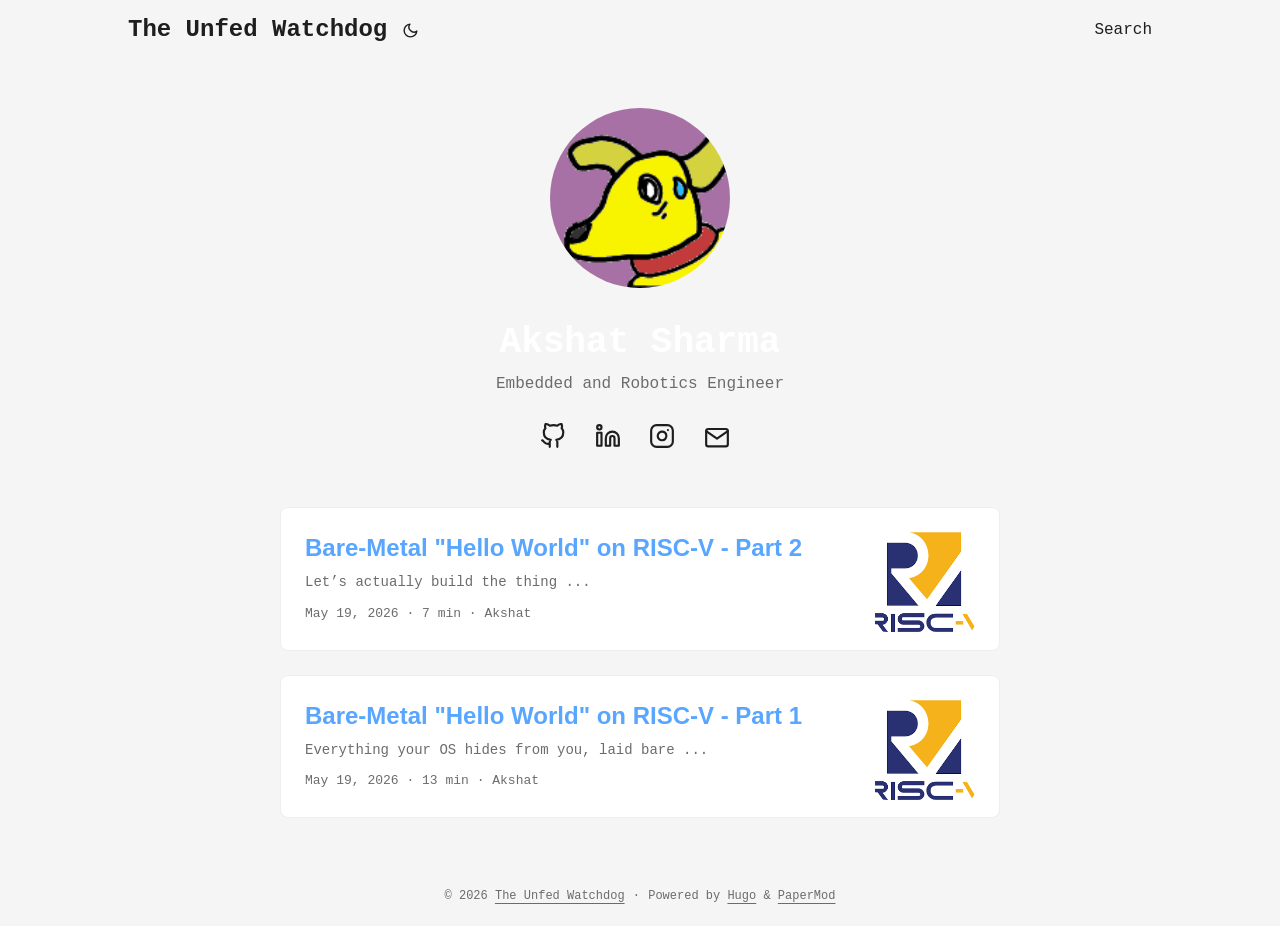
==== commit 71f95fe3: "bare metal riscv" ====
--- a/index.html
+++ b/index.html
@@ -2,7 +2,7 @@
 <html lang="en" dir="auto" data-theme="auto">
 
 <head>
-	<meta name="generator" content="Hugo 0.161.1"><script src="/livereload.js?mindelay=10&amp;v=2&amp;port=1313&amp;path=livereload" data-no-instant defer></script><meta charset="utf-8">
+	<meta name="generator" content="Hugo 0.161.1"><meta charset="utf-8">
 <meta http-equiv="X-UA-Compatible" content="IE=edge">
 <meta name="viewport" content="width=device-width, initial-scale=1, shrink-to-fit=no">
 <meta name="robots" content="index, follow">
@@ -10,17 +10,17 @@
 
 <meta name="description" content="Personal blog of Akshat Sharma">
 <meta name="author" content="Akshat Sharma">
-<link rel="canonical" href="http://localhost:1313/">
+<link rel="canonical" href="https://akshatsharma05.github.io/">
 <link crossorigin="anonymous" href="/assets/css/stylesheet.9da316d8bf339154c7305baf88b05cccd43c085b0ccf953e676c73926cf6cb54.css" integrity="sha256-naMW2L8zkVTHMFuviLBczNQ8CFsMz5U&#43;Z2xzkmz2y1Q=" rel="preload stylesheet" as="style">
-<link rel="icon" href="http://localhost:1313/favicon.ico">
-<link rel="icon" type="image/png" sizes="16x16" href="http://localhost:1313/favicon-16x16.png">
-<link rel="icon" type="image/png" sizes="32x32" href="http://localhost:1313/favicon-32x32.png">
-<link rel="apple-touch-icon" href="http://localhost:1313/apple-touch-icon.png">
-<link rel="mask-icon" href="http://localhost:1313/safari-pinned-tab.svg">
+<link rel="icon" href="https://akshatsharma05.github.io/favicon.ico">
+<link rel="icon" type="image/png" sizes="16x16" href="https://akshatsharma05.github.io/favicon-16x16.png">
+<link rel="icon" type="image/png" sizes="32x32" href="https://akshatsharma05.github.io/favicon-32x32.png">
+<link rel="apple-touch-icon" href="https://akshatsharma05.github.io/apple-touch-icon.png">
+<link rel="mask-icon" href="https://akshatsharma05.github.io/safari-pinned-tab.svg">
 <meta name="theme-color" content="#2e2e33">
 <meta name="msapplication-TileColor" content="#2e2e33">
-<link rel="alternate" type="application/rss+xml" href="http://localhost:1313/index.xml" title="rss">
-<link rel="alternate" hreflang="en" href="http://localhost:1313/">
+<link rel="alternate" type="application/rss+xml" href="https://akshatsharma05.github.io/index.xml" title="rss">
+<link rel="alternate" hreflang="en" href="https://akshatsharma05.github.io/">
 <noscript>
     <style>
         #theme-toggle,
@@ -66,16 +66,16 @@
         document.querySelector("html").dataset.theme = 'light';
     }
 
-</script><meta property="og:url" content="http://localhost:1313/">
+</script><meta property="og:url" content="https://akshatsharma05.github.io/">
   <meta property="og:site_name" content="The Unfed Watchdog">
   <meta property="og:title" content="The Unfed Watchdog">
   <meta property="og:description" content="Personal blog of Akshat Sharma">
   <meta property="og:locale" content="en_us">
   <meta property="og:type" content="website">
-      <meta property="og:image" content="http://localhost:1313/logo.png">
+      <meta property="og:image" content="https://akshatsharma05.github.io/logo.png">
 
   <meta name="twitter:card" content="summary_large_image">
-  <meta name="twitter:image" content="http://localhost:1313/logo.png">
+  <meta name="twitter:image" content="https://akshatsharma05.github.io/logo.png">
   <meta name="twitter:title" content="The Unfed Watchdog">
   <meta name="twitter:description" content="Personal blog of Akshat Sharma">
 
@@ -84,9 +84,9 @@
   "@context": "https://schema.org",
   "@type": "Organization",
   "name": "The Unfed Watchdog",
-  "url": "http://localhost:1313/",
+  "url": "https://akshatsharma05.github.io/",
   "description": "Personal blog of Akshat Sharma",
-  "logo": "http://localhost:1313/favicon.ico",
+  "logo": "https://akshatsharma05.github.io/favicon.ico",
   "sameAs": [
       "https://github.com/akshatsharma05", "https://www.linkedin.com/in/akshat-sharma-166932161/", "https://www.instagram.com/hominum0447/", "mailto:d06akshat@gmail.com"
   ]
@@ -97,7 +97,7 @@
     <header class="header">
     <nav class="header-nav">
         <div class="logo">
-            <a href="http://localhost:1313/" accesskey="h" title="The Unfed Watchdog (Alt + H)">The Unfed Watchdog</a>
+            <a href="https://akshatsharma05.github.io/" accesskey="h" title="The Unfed Watchdog (Alt + H)">The Unfed Watchdog</a>
             <div class="logo-switches">
                 <button id="theme-toggle" class="theme-toggle" accesskey="t" title="(Alt + T)" aria-label="Toggle theme">
                     <svg class="moon" xmlns="http://www.w3.org/2000/svg" width="17" height="17" viewBox="0 0 24 24"
@@ -123,7 +123,7 @@
         </div>
         <ul id="menu" class="menu">
             <li>
-                <a href="http://localhost:1313/search/" title="Search">
+                <a href="https://akshatsharma05.github.io/search/" title="Search">
                     <span>Search</span>
                 </a>
             </li>
@@ -186,7 +186,7 @@
 
 <article class="post-entry"> 
 <figure class="entry-cover">
-        <img loading="lazy" src="http://localhost:1313/images/riscv/thumb.png" alt="Bare-metal RISC-V setup">
+        <img loading="lazy" src="https://akshatsharma05.github.io/images/riscv/thumb.png" alt="Bare-metal RISC-V setup">
 </figure>
   <header class="entry-header">
     <h2 class="entry-hint-parent">Bare-Metal &#34;Hello World&#34; on RISC-V - Part 2
@@ -199,12 +199,12 @@
   <footer class="entry-footer">
 
 <span title='2026-05-19 01:08:05 +0530 IST'>May 19, 2026</span>&nbsp;·&nbsp;<span>7 min</span>&nbsp;·&nbsp;<span>Akshat</span></footer>
-  <a class="entry-link" aria-label="post link to Bare-Metal &#34;Hello World&#34; on RISC-V - Part 2" href="http://localhost:1313/posts/riscv-2/"></a>
+  <a class="entry-link" aria-label="post link to Bare-Metal &#34;Hello World&#34; on RISC-V - Part 2" href="https://akshatsharma05.github.io/posts/riscv-2/"></a>
 </article>
 
 <article class="post-entry"> 
 <figure class="entry-cover">
-        <img loading="lazy" src="http://localhost:1313/images/riscv/thumb.png" alt="Bare-metal RISC-V setup">
+        <img loading="lazy" src="https://akshatsharma05.github.io/images/riscv/thumb.png" alt="Bare-metal RISC-V setup">
 </figure>
   <header class="entry-header">
     <h2 class="entry-hint-parent">Bare-Metal &#34;Hello World&#34; on RISC-V - Part 1
@@ -217,12 +217,12 @@
   <footer class="entry-footer">
 
 <span title='2026-05-19 00:51:05 +0530 IST'>May 19, 2026</span>&nbsp;·&nbsp;<span>13 min</span>&nbsp;·&nbsp;<span>Akshat</span></footer>
-  <a class="entry-link" aria-label="post link to Bare-Metal &#34;Hello World&#34; on RISC-V - Part 1" href="http://localhost:1313/posts/riscv-1/"></a>
+  <a class="entry-link" aria-label="post link to Bare-Metal &#34;Hello World&#34; on RISC-V - Part 1" href="https://akshatsharma05.github.io/posts/riscv-1/"></a>
 </article>
     </main>
     
 <footer class="footer">
-        <span>&copy; 2026 <a href="http://localhost:1313/">The Unfed Watchdog</a></span> · 
+        <span>&copy; 2026 <a href="https://akshatsharma05.github.io/">The Unfed Watchdog</a></span> · 
 
     
     
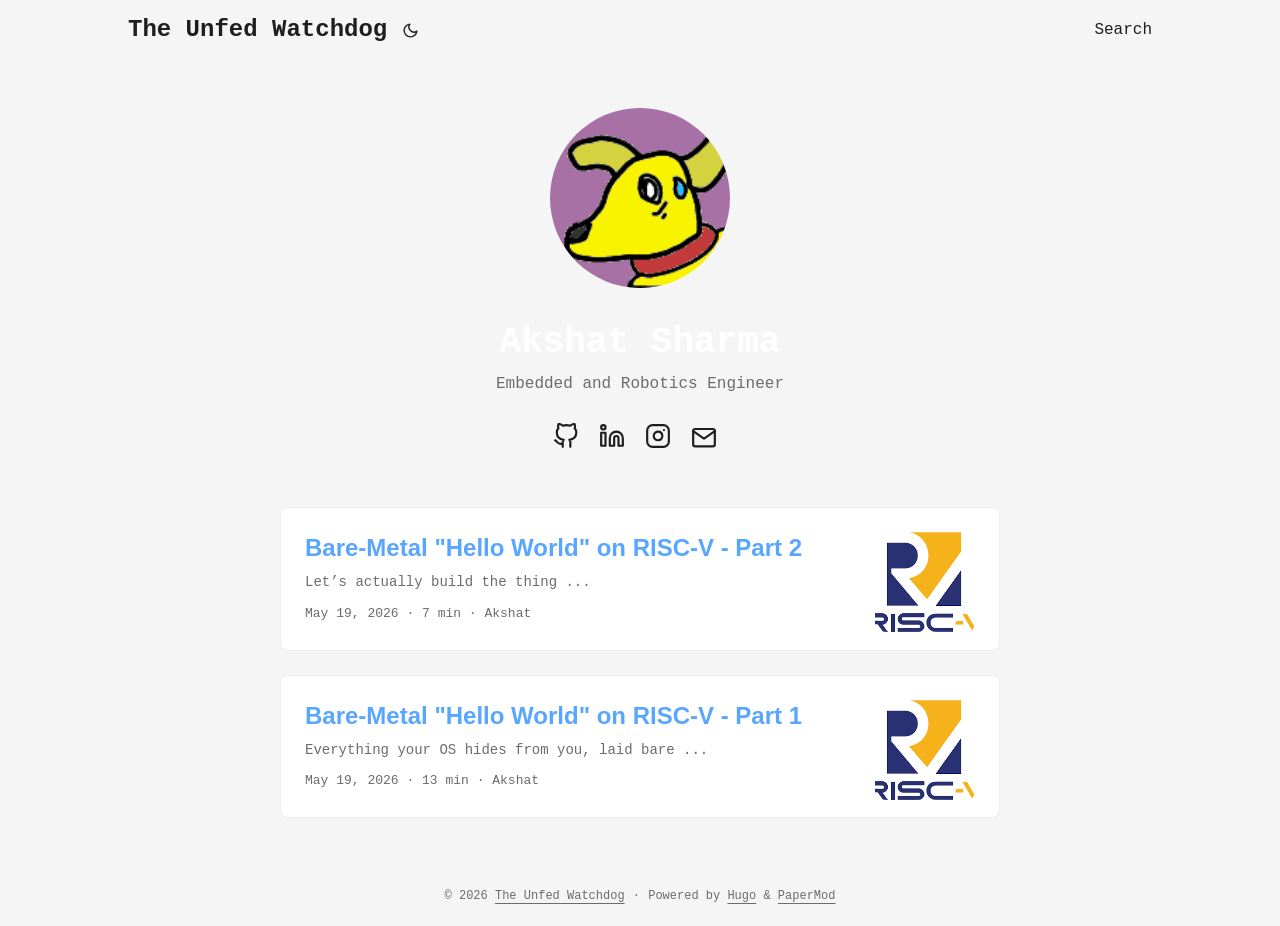
==== commit ca480e72: "bare metal riscv minify" ====
--- a/index.html
+++ b/index.html
@@ -1,304 +1,13 @@
-<!DOCTYPE html>
-<html lang="en" dir="auto" data-theme="auto">
-
-<head>
-	<meta name="generator" content="Hugo 0.161.1"><meta charset="utf-8">
-<meta http-equiv="X-UA-Compatible" content="IE=edge">
-<meta name="viewport" content="width=device-width, initial-scale=1, shrink-to-fit=no">
-<meta name="robots" content="index, follow">
-<title>The Unfed Watchdog</title>
-
-<meta name="description" content="Personal blog of Akshat Sharma">
-<meta name="author" content="Akshat Sharma">
-<link rel="canonical" href="https://akshatsharma05.github.io/">
-<link crossorigin="anonymous" href="/assets/css/stylesheet.9da316d8bf339154c7305baf88b05cccd43c085b0ccf953e676c73926cf6cb54.css" integrity="sha256-naMW2L8zkVTHMFuviLBczNQ8CFsMz5U&#43;Z2xzkmz2y1Q=" rel="preload stylesheet" as="style">
-<link rel="icon" href="https://akshatsharma05.github.io/favicon.ico">
-<link rel="icon" type="image/png" sizes="16x16" href="https://akshatsharma05.github.io/favicon-16x16.png">
-<link rel="icon" type="image/png" sizes="32x32" href="https://akshatsharma05.github.io/favicon-32x32.png">
-<link rel="apple-touch-icon" href="https://akshatsharma05.github.io/apple-touch-icon.png">
-<link rel="mask-icon" href="https://akshatsharma05.github.io/safari-pinned-tab.svg">
-<meta name="theme-color" content="#2e2e33">
-<meta name="msapplication-TileColor" content="#2e2e33">
-<link rel="alternate" type="application/rss+xml" href="https://akshatsharma05.github.io/index.xml" title="rss">
-<link rel="alternate" hreflang="en" href="https://akshatsharma05.github.io/">
-<noscript>
-    <style>
-        #theme-toggle,
-        .top-link {
-            display: none;
-        }
-
-    </style>
-    <style>
-        @media (prefers-color-scheme: dark) {
-            :root {
-                --theme: rgb(29, 30, 32);
-                --entry: rgb(46, 46, 51);
-                --primary: rgb(218, 218, 219);
-                --secondary: rgb(155, 156, 157);
-                --tertiary: rgb(65, 66, 68);
-                --content: rgb(196, 196, 197);
-                --code-block-bg: rgb(46, 46, 51);
-                --code-bg: rgb(55, 56, 62);
-                --border: rgb(51, 51, 51);
-                color-scheme: dark;
-            }
-
-            .list {
-                background: var(--theme);
-            }
-
-            .toc {
-                background: var(--entry);
-            }
-        }
-
-    </style>
-</noscript>
-<script>
-    if (localStorage.getItem("pref-theme") === "dark") {
-        document.querySelector("html").dataset.theme = 'dark';
-    } else if (localStorage.getItem("pref-theme") === "light") {
-       document.querySelector("html").dataset.theme = 'light';
-    } else if (window.matchMedia('(prefers-color-scheme: dark)').matches) {
-        document.querySelector("html").dataset.theme = 'dark';
-    } else {
-        document.querySelector("html").dataset.theme = 'light';
-    }
-
-</script><meta property="og:url" content="https://akshatsharma05.github.io/">
-  <meta property="og:site_name" content="The Unfed Watchdog">
-  <meta property="og:title" content="The Unfed Watchdog">
-  <meta property="og:description" content="Personal blog of Akshat Sharma">
-  <meta property="og:locale" content="en_us">
-  <meta property="og:type" content="website">
-      <meta property="og:image" content="https://akshatsharma05.github.io/logo.png">
-
-  <meta name="twitter:card" content="summary_large_image">
-  <meta name="twitter:image" content="https://akshatsharma05.github.io/logo.png">
-  <meta name="twitter:title" content="The Unfed Watchdog">
-  <meta name="twitter:description" content="Personal blog of Akshat Sharma">
-
-<script type="application/ld+json">
-{
-  "@context": "https://schema.org",
-  "@type": "Organization",
-  "name": "The Unfed Watchdog",
-  "url": "https://akshatsharma05.github.io/",
-  "description": "Personal blog of Akshat Sharma",
-  "logo": "https://akshatsharma05.github.io/favicon.ico",
-  "sameAs": [
-      "https://github.com/akshatsharma05", "https://www.linkedin.com/in/akshat-sharma-166932161/", "https://www.instagram.com/hominum0447/", "mailto:d06akshat@gmail.com"
-  ]
-}
-</script>
-</head>
-<body class="list" id="top">
-    <header class="header">
-    <nav class="header-nav">
-        <div class="logo">
-            <a href="https://akshatsharma05.github.io/" accesskey="h" title="The Unfed Watchdog (Alt + H)">The Unfed Watchdog</a>
-            <div class="logo-switches">
-                <button id="theme-toggle" class="theme-toggle" accesskey="t" title="(Alt + T)" aria-label="Toggle theme">
-                    <svg class="moon" xmlns="http://www.w3.org/2000/svg" width="17" height="17" viewBox="0 0 24 24"
-                        fill="none" stroke="currentColor" stroke-width="2" stroke-linecap="round"
-                        stroke-linejoin="round">
-                        <path d="M21 12.79A9 9 0 1 1 11.21 3 7 7 0 0 0 21 12.79z"></path>
-                    </svg>
-                    <svg class="sun" xmlns="http://www.w3.org/2000/svg" width="17" height="17" viewBox="0 0 24 24"
-                        fill="none" stroke="currentColor" stroke-width="2" stroke-linecap="round"
-                        stroke-linejoin="round">
-                        <circle cx="12" cy="12" r="5"></circle>
-                        <line x1="12" y1="1" x2="12" y2="3"></line>
-                        <line x1="12" y1="21" x2="12" y2="23"></line>
-                        <line x1="4.22" y1="4.22" x2="5.64" y2="5.64"></line>
-                        <line x1="18.36" y1="18.36" x2="19.78" y2="19.78"></line>
-                        <line x1="1" y1="12" x2="3" y2="12"></line>
-                        <line x1="21" y1="12" x2="23" y2="12"></line>
-                        <line x1="4.22" y1="19.78" x2="5.64" y2="18.36"></line>
-                        <line x1="18.36" y1="5.64" x2="19.78" y2="4.22"></line>
-                    </svg>
-                </button>
-            </div>
-        </div>
-        <ul id="menu" class="menu">
-            <li>
-                <a href="https://akshatsharma05.github.io/search/" title="Search">
-                    <span>Search</span>
-                </a>
-            </li>
-        </ul>
-    </nav>
-</header>
-<main class="main"> 
-<article class="first-entry home-info">
-    <header class="entry-header">
-        <h1></h1>
-    </header>
-    <div class="entry-content md-content">
-        
-        <img src="logo.png" alt="avatar" class="avatar" />
-<p><span class="profile-name">Akshat Sharma</span>
-Embedded and Robotics Engineer</p>
-
-    </div>
-    <footer class="entry-footer">
-        <div class="social-icons" >
-    <a href="https://github.com/akshatsharma05" target="_blank" rel="noopener noreferrer me"
-        title="Github">
-        <svg xmlns="http://www.w3.org/2000/svg" viewBox="0 0 24 24" fill="none" stroke="currentColor" stroke-width="2"
-    stroke-linecap="round" stroke-linejoin="round">
-    <path
-        d="M9 19c-5 1.5-5-2.5-7-3m14 6v-3.87a3.37 3.37 0 0 0-.94-2.61c3.14-.35 6.44-1.54 6.44-7A5.44 5.44 0 0 0 20 4.77 5.07 5.07 0 0 0 19.91 1S18.73.65 16 2.48a13.38 13.38 0 0 0-7 0C6.27.65 5.09 1 5.09 1A5.07 5.07 0 0 0 5 4.77a5.44 5.44 0 0 0-1.5 3.78c0 5.42 3.3 6.61 6.44 7A3.37 3.37 0 0 0 9 18.13V22">
-    </path>
-</svg>
-    </a>
-    <a href="https://www.linkedin.com/in/akshat-sharma-166932161/" target="_blank" rel="noopener noreferrer me"
-        title="Linkedin">
-        <svg xmlns="http://www.w3.org/2000/svg" viewBox="0 0 24 24" fill="none" stroke="currentColor" stroke-width="2"
-    stroke-linecap="round" stroke-linejoin="round">
-    <path d="M16 8a6 6 0 0 1 6 6v7h-4v-7a2 2 0 0 0-2-2 2 2 0 0 0-2 2v7h-4v-7a6 6 0 0 1 6-6z"></path>
-    <rect x="2" y="9" width="4" height="12"></rect>
-    <circle cx="4" cy="4" r="2"></circle>
-</svg>
-    </a>
-    <a href="https://www.instagram.com/hominum0447/" target="_blank" rel="noopener noreferrer me"
-        title="Instagram">
-        <svg xmlns="http://www.w3.org/2000/svg" viewBox="0 0 24 24" fill="none" stroke="currentColor" stroke-width="2"
-    stroke-linecap="round" stroke-linejoin="round">
-    <rect x="2" y="2" width="20" height="20" rx="5" ry="5"></rect>
-    <path d="M16 11.37A4 4 0 1 1 12.63 8 4 4 0 0 1 16 11.37z"></path>
-    <line x1="17.5" y1="6.5" x2="17.5" y2="6.5"></line>
-</svg>
-    </a>
-    <a href="mailto:d06akshat@gmail.com" target="_blank" rel="noopener noreferrer me"
-        title="Email">
-        <svg xmlns="http://www.w3.org/2000/svg" viewBox="0 0 24 21" fill="none" stroke="currentColor" stroke-width="2"
-    stroke-linecap="round" stroke-linejoin="round">
-    <path d="M4 4h16c1.1 0 2 .9 2 2v12c0 1.1-.9 2-2 2H4c-1.1 0-2-.9-2-2V6c0-1.1.9-2 2-2z"></path>
-    <polyline points="22,6 12,13 2,6"></polyline>
-</svg>
-    </a>
-</div>
-
-    </footer>
-</article>
-
-<article class="post-entry"> 
-<figure class="entry-cover">
-        <img loading="lazy" src="https://akshatsharma05.github.io/images/riscv/thumb.png" alt="Bare-metal RISC-V setup">
-</figure>
-  <header class="entry-header">
-    <h2 class="entry-hint-parent">Bare-Metal &#34;Hello World&#34; on RISC-V - Part 2
-    </h2>
-  </header>
-  <div class="entry-content">
-    <p>Let’s actually build the thing
-...</p>
-  </div>
-  <footer class="entry-footer">
-
-<span title='2026-05-19 01:08:05 +0530 IST'>May 19, 2026</span>&nbsp;·&nbsp;<span>7 min</span>&nbsp;·&nbsp;<span>Akshat</span></footer>
-  <a class="entry-link" aria-label="post link to Bare-Metal &#34;Hello World&#34; on RISC-V - Part 2" href="https://akshatsharma05.github.io/posts/riscv-2/"></a>
-</article>
-
-<article class="post-entry"> 
-<figure class="entry-cover">
-        <img loading="lazy" src="https://akshatsharma05.github.io/images/riscv/thumb.png" alt="Bare-metal RISC-V setup">
-</figure>
-  <header class="entry-header">
-    <h2 class="entry-hint-parent">Bare-Metal &#34;Hello World&#34; on RISC-V - Part 1
-    </h2>
-  </header>
-  <div class="entry-content">
-    <p>Everything your OS hides from you, laid bare
-...</p>
-  </div>
-  <footer class="entry-footer">
-
-<span title='2026-05-19 00:51:05 +0530 IST'>May 19, 2026</span>&nbsp;·&nbsp;<span>13 min</span>&nbsp;·&nbsp;<span>Akshat</span></footer>
-  <a class="entry-link" aria-label="post link to Bare-Metal &#34;Hello World&#34; on RISC-V - Part 1" href="https://akshatsharma05.github.io/posts/riscv-1/"></a>
-</article>
-    </main>
-    
-<footer class="footer">
-        <span>&copy; 2026 <a href="https://akshatsharma05.github.io/">The Unfed Watchdog</a></span> · 
-
-    
-    
-    <span>
-        Powered by
-        <a href="https://gohugo.io/?utm_source=papermod" rel="noopener" target="_blank">Hugo</a> &
-        <a href="https://github.com/adityatelange/hugo-PaperMod/" rel="noopener" target="_blank">PaperMod</a>
-    </span>
-</footer>
-<a href="#top" id="top-link" class="top-link hidden" aria-label="go to top" title="Go to Top (Alt + G)" accesskey="g">
-    <svg xmlns="http://www.w3.org/2000/svg" viewBox="0 0 24 24" fill="none" stroke="currentColor" stroke-width="2"
-        stroke-linecap="round" stroke-linejoin="round" class="feather feather-chevrons-up">
-        <polyline points="17 11 12 6 7 11"></polyline>
-        <polyline points="17 18 12 13 7 18"></polyline>
-    </svg>
-</a>
-
-<script>
-    let menu = document.getElementById('menu');
-    if (menu) {
-        
-        const scrollPosition = localStorage.getItem("menu-scroll-position");
-        if (scrollPosition) {
-            menu.scrollLeft = parseInt(scrollPosition, 10);
-        }
-        
-        menu.onscroll = function () {
-            localStorage.setItem("menu-scroll-position", menu.scrollLeft);
-        }
-    }
-
-    document.querySelectorAll('a[href^="#"]').forEach(anchor => {
-        anchor.addEventListener("click", function (e) {
-            e.preventDefault();
-            var id = this.getAttribute("href").substr(1);
-            if (!window.matchMedia('(prefers-reduced-motion: reduce)').matches) {
-                document.querySelector(`[id='${decodeURIComponent(id)}']`).scrollIntoView({
-                    behavior: "smooth"
-                });
-            } else {
-                document.querySelector(`[id='${decodeURIComponent(id)}']`).scrollIntoView();
-            }
-            if (id === "top") {
-                history.replaceState(null, null, " ");
-            } else {
-                history.pushState(null, null, `#${id}`);
-            }
-        });
-    });
-
-</script>
-<script>
-    var toplink = document.getElementById("top-link");
-    window.onscroll = function () {
-        const scrollThreshold = window.innerHeight;
-        if (document.body.scrollTop > scrollThreshold || document.documentElement.scrollTop > scrollThreshold) {
-            toplink.classList.remove("hidden");
-        } else {
-            toplink.classList.add("hidden");
-        }
-    };
-
-</script>
-<script>
-    document.getElementById("theme-toggle").addEventListener("click", () => {
-        const html = document.querySelector("html");
-        if (html.dataset.theme === "dark") {
-            html.dataset.theme = 'light';
-            localStorage.setItem("pref-theme", 'light');
-        } else {
-            html.dataset.theme = 'dark';
-            localStorage.setItem("pref-theme", 'dark');
-        }
-    })
-
-</script>
-</body>
-
-</html>
+<!doctype html><html lang=en dir=auto data-theme=auto><head><meta name=generator content="Hugo 0.161.1"><meta charset=utf-8><meta http-equiv=X-UA-Compatible content="IE=edge"><meta name=viewport content="width=device-width,initial-scale=1,shrink-to-fit=no"><meta name=robots content="index, follow"><title>The Unfed Watchdog</title><meta name=description content="Personal blog of Akshat Sharma"><meta name=author content="Akshat Sharma"><link rel=canonical href=https://akshatsharma05.github.io/><link crossorigin=anonymous href=/assets/css/stylesheet.9da316d8bf339154c7305baf88b05cccd43c085b0ccf953e676c73926cf6cb54.css integrity="sha256-naMW2L8zkVTHMFuviLBczNQ8CFsMz5U+Z2xzkmz2y1Q=" rel="preload stylesheet" as=style><link rel=icon href=https://akshatsharma05.github.io/favicon.ico><link rel=icon type=image/png sizes=16x16 href=https://akshatsharma05.github.io/favicon-16x16.png><link rel=icon type=image/png sizes=32x32 href=https://akshatsharma05.github.io/favicon-32x32.png><link rel=apple-touch-icon href=https://akshatsharma05.github.io/apple-touch-icon.png><link rel=mask-icon href=https://akshatsharma05.github.io/safari-pinned-tab.svg><meta name=theme-color content="#2e2e33"><meta name=msapplication-TileColor content="#2e2e33"><link rel=alternate type=application/rss+xml href=https://akshatsharma05.github.io/index.xml title=rss><link rel=alternate hreflang=en href=https://akshatsharma05.github.io/><noscript><style>#theme-toggle,.top-link{display:none}</style><style>@media(prefers-color-scheme:dark){:root{--theme:rgb(29, 30, 32);--entry:rgb(46, 46, 51);--primary:rgb(218, 218, 219);--secondary:rgb(155, 156, 157);--tertiary:rgb(65, 66, 68);--content:rgb(196, 196, 197);--code-block-bg:rgb(46, 46, 51);--code-bg:rgb(55, 56, 62);--border:rgb(51, 51, 51);color-scheme:dark}.list{background:var(--theme)}.toc{background:var(--entry)}}</style></noscript><script>localStorage.getItem("pref-theme")==="dark"?document.querySelector("html").dataset.theme="dark":localStorage.getItem("pref-theme")==="light"?document.querySelector("html").dataset.theme="light":window.matchMedia("(prefers-color-scheme: dark)").matches?document.querySelector("html").dataset.theme="dark":document.querySelector("html").dataset.theme="light"</script><meta property="og:url" content="https://akshatsharma05.github.io/"><meta property="og:site_name" content="The Unfed Watchdog"><meta property="og:title" content="The Unfed Watchdog"><meta property="og:description" content="Personal blog of Akshat Sharma"><meta property="og:locale" content="en_us"><meta property="og:type" content="website"><meta property="og:image" content="https://akshatsharma05.github.io/logo.png"><meta name=twitter:card content="summary_large_image"><meta name=twitter:image content="https://akshatsharma05.github.io/logo.png"><meta name=twitter:title content="The Unfed Watchdog"><meta name=twitter:description content="Personal blog of Akshat Sharma"><script type=application/ld+json>{"@context":"https://schema.org","@type":"Organization","name":"The Unfed Watchdog","url":"https://akshatsharma05.github.io/","description":"Personal blog of Akshat Sharma","logo":"https://akshatsharma05.github.io/favicon.ico","sameAs":["https://github.com/akshatsharma05","https://www.linkedin.com/in/akshat-sharma-166932161/","https://www.instagram.com/hominum0447/","mailto:d06akshat@gmail.com"]}</script></head><body class=list id=top><header class=header><nav class=header-nav><div class=logo><a href=https://akshatsharma05.github.io/ accesskey=h title="The Unfed Watchdog (Alt + H)">The Unfed Watchdog</a><div class=logo-switches><button id=theme-toggle class=theme-toggle accesskey=t title="(Alt + T)" aria-label="Toggle theme">
+<svg class="moon" width="17" height="17" viewBox="0 0 24 24" fill="none" stroke="currentColor" stroke-width="2" stroke-linecap="round" stroke-linejoin="round"><path d="M21 12.79A9 9 0 1111.21 3 7 7 0 0021 12.79z"/></svg>
+<svg class="sun" width="17" height="17" viewBox="0 0 24 24" fill="none" stroke="currentColor" stroke-width="2" stroke-linecap="round" stroke-linejoin="round"><circle cx="12" cy="12" r="5"/><line x1="12" y1="1" x2="12" y2="3"/><line x1="12" y1="21" x2="12" y2="23"/><line x1="4.22" y1="4.22" x2="5.64" y2="5.64"/><line x1="18.36" y1="18.36" x2="19.78" y2="19.78"/><line x1="1" y1="12" x2="3" y2="12"/><line x1="21" y1="12" x2="23" y2="12"/><line x1="4.22" y1="19.78" x2="5.64" y2="18.36"/><line x1="18.36" y1="5.64" x2="19.78" y2="4.22"/></svg></button></div></div><ul id=menu class=menu><li><a href=https://akshatsharma05.github.io/search/ title=Search><span>Search</span></a></li></ul></nav></header><main class=main><article class="first-entry home-info"><header class=entry-header><h1></h1></header><div class="entry-content md-content"><img src=logo.png alt=avatar class=avatar><p><span class=profile-name>Akshat Sharma</span>
+Embedded and Robotics Engineer</p></div><footer class=entry-footer><div class=social-icons><a href=https://github.com/akshatsharma05 target=_blank rel="noopener noreferrer me" title=Github><svg viewBox="0 0 24 24" fill="none" stroke="currentColor" stroke-width="2" stroke-linecap="round" stroke-linejoin="round"><path d="M9 19c-5 1.5-5-2.5-7-3m14 6v-3.87a3.37 3.37.0 00-.94-2.61c3.14-.35 6.44-1.54 6.44-7A5.44 5.44.0 0020 4.77 5.07 5.07.0 0019.91 1S18.73.65 16 2.48a13.38 13.38.0 00-7 0C6.27.65 5.09 1 5.09 1A5.07 5.07.0 005 4.77 5.44 5.44.0 003.5 8.55c0 5.42 3.3 6.61 6.44 7A3.37 3.37.0 009 18.13V22"/></svg>
+</a><a href=https://www.linkedin.com/in/akshat-sharma-166932161/ target=_blank rel="noopener noreferrer me" title=Linkedin><svg viewBox="0 0 24 24" fill="none" stroke="currentColor" stroke-width="2" stroke-linecap="round" stroke-linejoin="round"><path d="M16 8a6 6 0 016 6v7h-4v-7a2 2 0 00-2-2 2 2 0 00-2 2v7h-4v-7a6 6 0 016-6z"/><rect x="2" y="9" width="4" height="12"/><circle cx="4" cy="4" r="2"/></svg>
+</a><a href=https://www.instagram.com/hominum0447/ target=_blank rel="noopener noreferrer me" title=Instagram><svg viewBox="0 0 24 24" fill="none" stroke="currentColor" stroke-width="2" stroke-linecap="round" stroke-linejoin="round"><rect x="2" y="2" width="20" height="20" rx="5" ry="5"/><path d="M16 11.37A4 4 0 1112.63 8 4 4 0 0116 11.37z"/><line x1="17.5" y1="6.5" x2="17.5" y2="6.5"/></svg>
+</a><a href=mailto:d06akshat@gmail.com target=_blank rel="noopener noreferrer me" title=Email><svg viewBox="0 0 24 21" fill="none" stroke="currentColor" stroke-width="2" stroke-linecap="round" stroke-linejoin="round"><path d="M4 4h16c1.1.0 2 .9 2 2v12c0 1.1-.9 2-2 2H4c-1.1.0-2-.9-2-2V6c0-1.1.9-2 2-2z"/><polyline points="22,6 12,13 2,6"/></svg></a></div></footer></article><article class=post-entry><figure class=entry-cover><img loading=lazy src=https://akshatsharma05.github.io/images/riscv/thumb.png alt="Bare-metal RISC-V setup"></figure><header class=entry-header><h2 class=entry-hint-parent>Bare-Metal "Hello World" on RISC-V - Part 2</h2></header><div class=entry-content><p>Let’s actually build the thing
+...</p></div><footer class=entry-footer><span title='2026-05-19 01:08:05 +0530 IST'>May 19, 2026</span>&nbsp;·&nbsp;<span>7 min</span>&nbsp;·&nbsp;<span>Akshat</span></footer><a class=entry-link aria-label='post link to Bare-Metal "Hello World" on RISC-V - Part 2' href=https://akshatsharma05.github.io/posts/riscv-2/></a></article><article class=post-entry><figure class=entry-cover><img loading=lazy src=https://akshatsharma05.github.io/images/riscv/thumb.png alt="Bare-metal RISC-V setup"></figure><header class=entry-header><h2 class=entry-hint-parent>Bare-Metal "Hello World" on RISC-V - Part 1</h2></header><div class=entry-content><p>Everything your OS hides from you, laid bare
+...</p></div><footer class=entry-footer><span title='2026-05-19 00:51:05 +0530 IST'>May 19, 2026</span>&nbsp;·&nbsp;<span>13 min</span>&nbsp;·&nbsp;<span>Akshat</span></footer><a class=entry-link aria-label='post link to Bare-Metal "Hello World" on RISC-V - Part 1' href=https://akshatsharma05.github.io/posts/riscv-1/></a></article></main><footer class=footer><span>&copy; 2026 <a href=https://akshatsharma05.github.io/>The Unfed Watchdog</a></span> ·
+<span>Powered by
+<a href="https://gohugo.io/?utm_source=papermod" rel=noopener target=_blank>Hugo</a> &
+<a href=https://github.com/adityatelange/hugo-PaperMod/ rel=noopener target=_blank>PaperMod</a></span></footer><a href=#top id=top-link class="top-link hidden" aria-label="go to top" title="Go to Top (Alt + G)" accesskey=g><svg viewBox="0 0 24 24" fill="none" stroke="currentColor" stroke-width="2" stroke-linecap="round" stroke-linejoin="round" class="feather feather-chevrons-up"><polyline points="17 11 12 6 7 11"/><polyline points="17 18 12 13 7 18"/></svg>
+</a><script>let menu=document.getElementById("menu");if(menu){const e=localStorage.getItem("menu-scroll-position");e&&(menu.scrollLeft=parseInt(e,10)),menu.onscroll=function(){localStorage.setItem("menu-scroll-position",menu.scrollLeft)}}document.querySelectorAll('a[href^="#"]').forEach(e=>{e.addEventListener("click",function(e){e.preventDefault();var t=this.getAttribute("href").substr(1);window.matchMedia("(prefers-reduced-motion: reduce)").matches?document.querySelector(`[id='${decodeURIComponent(t)}']`).scrollIntoView():document.querySelector(`[id='${decodeURIComponent(t)}']`).scrollIntoView({behavior:"smooth"}),t==="top"?history.replaceState(null,null," "):history.pushState(null,null,`#${t}`)})})</script><script>var toplink=document.getElementById("top-link");window.onscroll=function(){const e=window.innerHeight;document.body.scrollTop>e||document.documentElement.scrollTop>e?toplink.classList.remove("hidden"):toplink.classList.add("hidden")}</script><script>document.getElementById("theme-toggle").addEventListener("click",()=>{const e=document.querySelector("html");e.dataset.theme==="dark"?(e.dataset.theme="light",localStorage.setItem("pref-theme","light")):(e.dataset.theme="dark",localStorage.setItem("pref-theme","dark"))})</script></body></html>
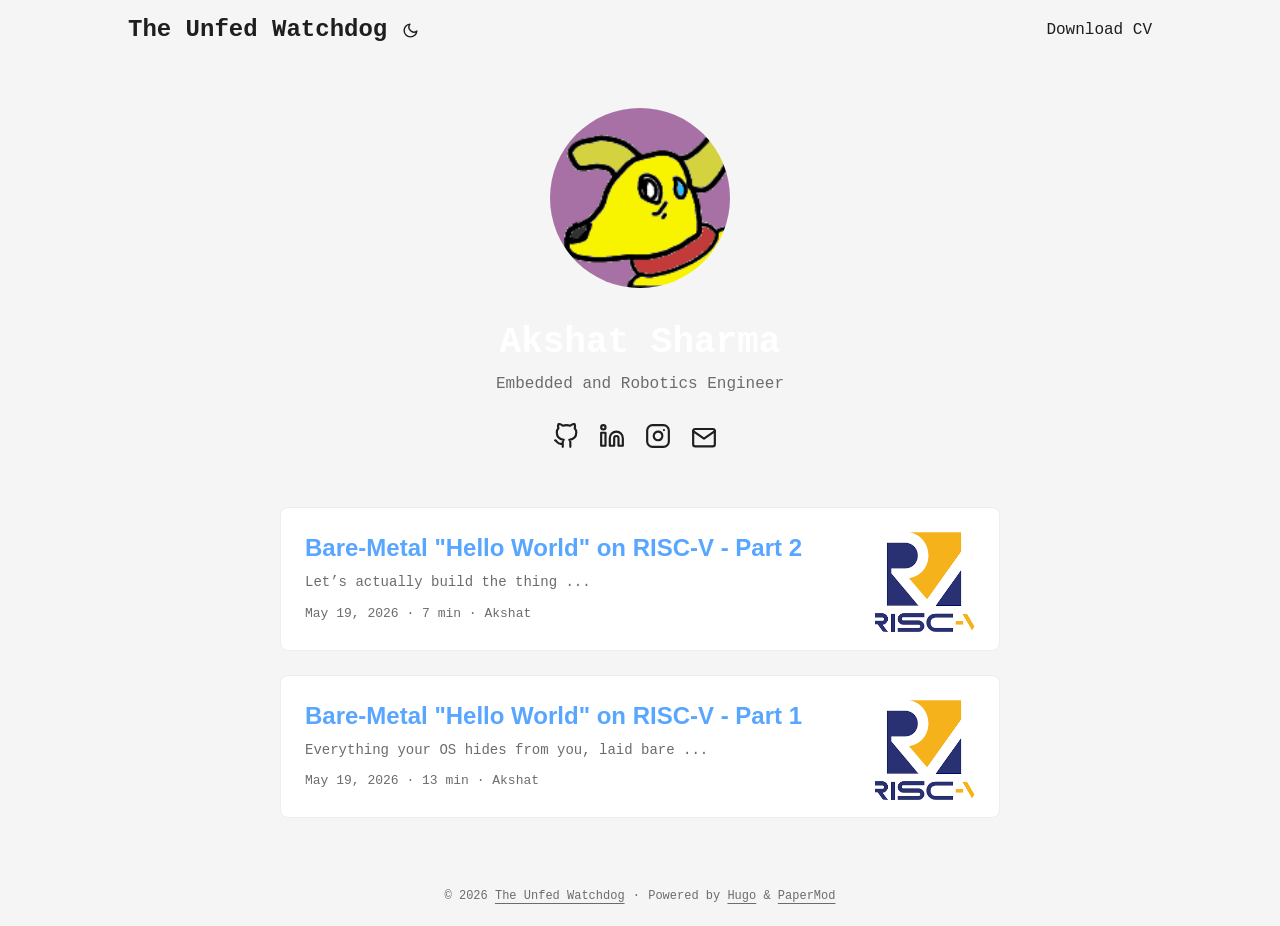
==== commit 59e0ffba: "CV" ====
--- a/index.html
+++ b/index.html
@@ -1,6 +1,6 @@
 <!doctype html><html lang=en dir=auto data-theme=auto><head><meta name=generator content="Hugo 0.161.1"><meta charset=utf-8><meta http-equiv=X-UA-Compatible content="IE=edge"><meta name=viewport content="width=device-width,initial-scale=1,shrink-to-fit=no"><meta name=robots content="index, follow"><title>The Unfed Watchdog</title><meta name=description content="Personal blog of Akshat Sharma"><meta name=author content="Akshat Sharma"><link rel=canonical href=https://akshatsharma05.github.io/><link crossorigin=anonymous href=/assets/css/stylesheet.9da316d8bf339154c7305baf88b05cccd43c085b0ccf953e676c73926cf6cb54.css integrity="sha256-naMW2L8zkVTHMFuviLBczNQ8CFsMz5U+Z2xzkmz2y1Q=" rel="preload stylesheet" as=style><link rel=icon href=https://akshatsharma05.github.io/favicon.ico><link rel=icon type=image/png sizes=16x16 href=https://akshatsharma05.github.io/favicon-16x16.png><link rel=icon type=image/png sizes=32x32 href=https://akshatsharma05.github.io/favicon-32x32.png><link rel=apple-touch-icon href=https://akshatsharma05.github.io/apple-touch-icon.png><link rel=mask-icon href=https://akshatsharma05.github.io/safari-pinned-tab.svg><meta name=theme-color content="#2e2e33"><meta name=msapplication-TileColor content="#2e2e33"><link rel=alternate type=application/rss+xml href=https://akshatsharma05.github.io/index.xml title=rss><link rel=alternate hreflang=en href=https://akshatsharma05.github.io/><noscript><style>#theme-toggle,.top-link{display:none}</style><style>@media(prefers-color-scheme:dark){:root{--theme:rgb(29, 30, 32);--entry:rgb(46, 46, 51);--primary:rgb(218, 218, 219);--secondary:rgb(155, 156, 157);--tertiary:rgb(65, 66, 68);--content:rgb(196, 196, 197);--code-block-bg:rgb(46, 46, 51);--code-bg:rgb(55, 56, 62);--border:rgb(51, 51, 51);color-scheme:dark}.list{background:var(--theme)}.toc{background:var(--entry)}}</style></noscript><script>localStorage.getItem("pref-theme")==="dark"?document.querySelector("html").dataset.theme="dark":localStorage.getItem("pref-theme")==="light"?document.querySelector("html").dataset.theme="light":window.matchMedia("(prefers-color-scheme: dark)").matches?document.querySelector("html").dataset.theme="dark":document.querySelector("html").dataset.theme="light"</script><meta property="og:url" content="https://akshatsharma05.github.io/"><meta property="og:site_name" content="The Unfed Watchdog"><meta property="og:title" content="The Unfed Watchdog"><meta property="og:description" content="Personal blog of Akshat Sharma"><meta property="og:locale" content="en_us"><meta property="og:type" content="website"><meta property="og:image" content="https://akshatsharma05.github.io/logo.png"><meta name=twitter:card content="summary_large_image"><meta name=twitter:image content="https://akshatsharma05.github.io/logo.png"><meta name=twitter:title content="The Unfed Watchdog"><meta name=twitter:description content="Personal blog of Akshat Sharma"><script type=application/ld+json>{"@context":"https://schema.org","@type":"Organization","name":"The Unfed Watchdog","url":"https://akshatsharma05.github.io/","description":"Personal blog of Akshat Sharma","logo":"https://akshatsharma05.github.io/favicon.ico","sameAs":["https://github.com/akshatsharma05","https://www.linkedin.com/in/akshat-sharma-166932161/","https://www.instagram.com/hominum0447/","mailto:d06akshat@gmail.com"]}</script></head><body class=list id=top><header class=header><nav class=header-nav><div class=logo><a href=https://akshatsharma05.github.io/ accesskey=h title="The Unfed Watchdog (Alt + H)">The Unfed Watchdog</a><div class=logo-switches><button id=theme-toggle class=theme-toggle accesskey=t title="(Alt + T)" aria-label="Toggle theme">
 <svg class="moon" width="17" height="17" viewBox="0 0 24 24" fill="none" stroke="currentColor" stroke-width="2" stroke-linecap="round" stroke-linejoin="round"><path d="M21 12.79A9 9 0 1111.21 3 7 7 0 0021 12.79z"/></svg>
-<svg class="sun" width="17" height="17" viewBox="0 0 24 24" fill="none" stroke="currentColor" stroke-width="2" stroke-linecap="round" stroke-linejoin="round"><circle cx="12" cy="12" r="5"/><line x1="12" y1="1" x2="12" y2="3"/><line x1="12" y1="21" x2="12" y2="23"/><line x1="4.22" y1="4.22" x2="5.64" y2="5.64"/><line x1="18.36" y1="18.36" x2="19.78" y2="19.78"/><line x1="1" y1="12" x2="3" y2="12"/><line x1="21" y1="12" x2="23" y2="12"/><line x1="4.22" y1="19.78" x2="5.64" y2="18.36"/><line x1="18.36" y1="5.64" x2="19.78" y2="4.22"/></svg></button></div></div><ul id=menu class=menu><li><a href=https://akshatsharma05.github.io/search/ title=Search><span>Search</span></a></li></ul></nav></header><main class=main><article class="first-entry home-info"><header class=entry-header><h1></h1></header><div class="entry-content md-content"><img src=logo.png alt=avatar class=avatar><p><span class=profile-name>Akshat Sharma</span>
+<svg class="sun" width="17" height="17" viewBox="0 0 24 24" fill="none" stroke="currentColor" stroke-width="2" stroke-linecap="round" stroke-linejoin="round"><circle cx="12" cy="12" r="5"/><line x1="12" y1="1" x2="12" y2="3"/><line x1="12" y1="21" x2="12" y2="23"/><line x1="4.22" y1="4.22" x2="5.64" y2="5.64"/><line x1="18.36" y1="18.36" x2="19.78" y2="19.78"/><line x1="1" y1="12" x2="3" y2="12"/><line x1="21" y1="12" x2="23" y2="12"/><line x1="4.22" y1="19.78" x2="5.64" y2="18.36"/><line x1="18.36" y1="5.64" x2="19.78" y2="4.22"/></svg></button></div></div><ul id=menu class=menu><li><a href=https://akshatsharma05.github.io/docs/resume/akshat_sharma_cv.pdf title="Download CV"><span>Download CV</span></a></li></ul></nav></header><main class=main><article class="first-entry home-info"><header class=entry-header><h1></h1></header><div class="entry-content md-content"><img src=logo.png alt=avatar class=avatar><p><span class=profile-name>Akshat Sharma</span>
 Embedded and Robotics Engineer</p></div><footer class=entry-footer><div class=social-icons><a href=https://github.com/akshatsharma05 target=_blank rel="noopener noreferrer me" title=Github><svg viewBox="0 0 24 24" fill="none" stroke="currentColor" stroke-width="2" stroke-linecap="round" stroke-linejoin="round"><path d="M9 19c-5 1.5-5-2.5-7-3m14 6v-3.87a3.37 3.37.0 00-.94-2.61c3.14-.35 6.44-1.54 6.44-7A5.44 5.44.0 0020 4.77 5.07 5.07.0 0019.91 1S18.73.65 16 2.48a13.38 13.38.0 00-7 0C6.27.65 5.09 1 5.09 1A5.07 5.07.0 005 4.77 5.44 5.44.0 003.5 8.55c0 5.42 3.3 6.61 6.44 7A3.37 3.37.0 009 18.13V22"/></svg>
 </a><a href=https://www.linkedin.com/in/akshat-sharma-166932161/ target=_blank rel="noopener noreferrer me" title=Linkedin><svg viewBox="0 0 24 24" fill="none" stroke="currentColor" stroke-width="2" stroke-linecap="round" stroke-linejoin="round"><path d="M16 8a6 6 0 016 6v7h-4v-7a2 2 0 00-2-2 2 2 0 00-2 2v7h-4v-7a6 6 0 016-6z"/><rect x="2" y="9" width="4" height="12"/><circle cx="4" cy="4" r="2"/></svg>
 </a><a href=https://www.instagram.com/hominum0447/ target=_blank rel="noopener noreferrer me" title=Instagram><svg viewBox="0 0 24 24" fill="none" stroke="currentColor" stroke-width="2" stroke-linecap="round" stroke-linejoin="round"><rect x="2" y="2" width="20" height="20" rx="5" ry="5"/><path d="M16 11.37A4 4 0 1112.63 8 4 4 0 0116 11.37z"/><line x1="17.5" y1="6.5" x2="17.5" y2="6.5"/></svg>
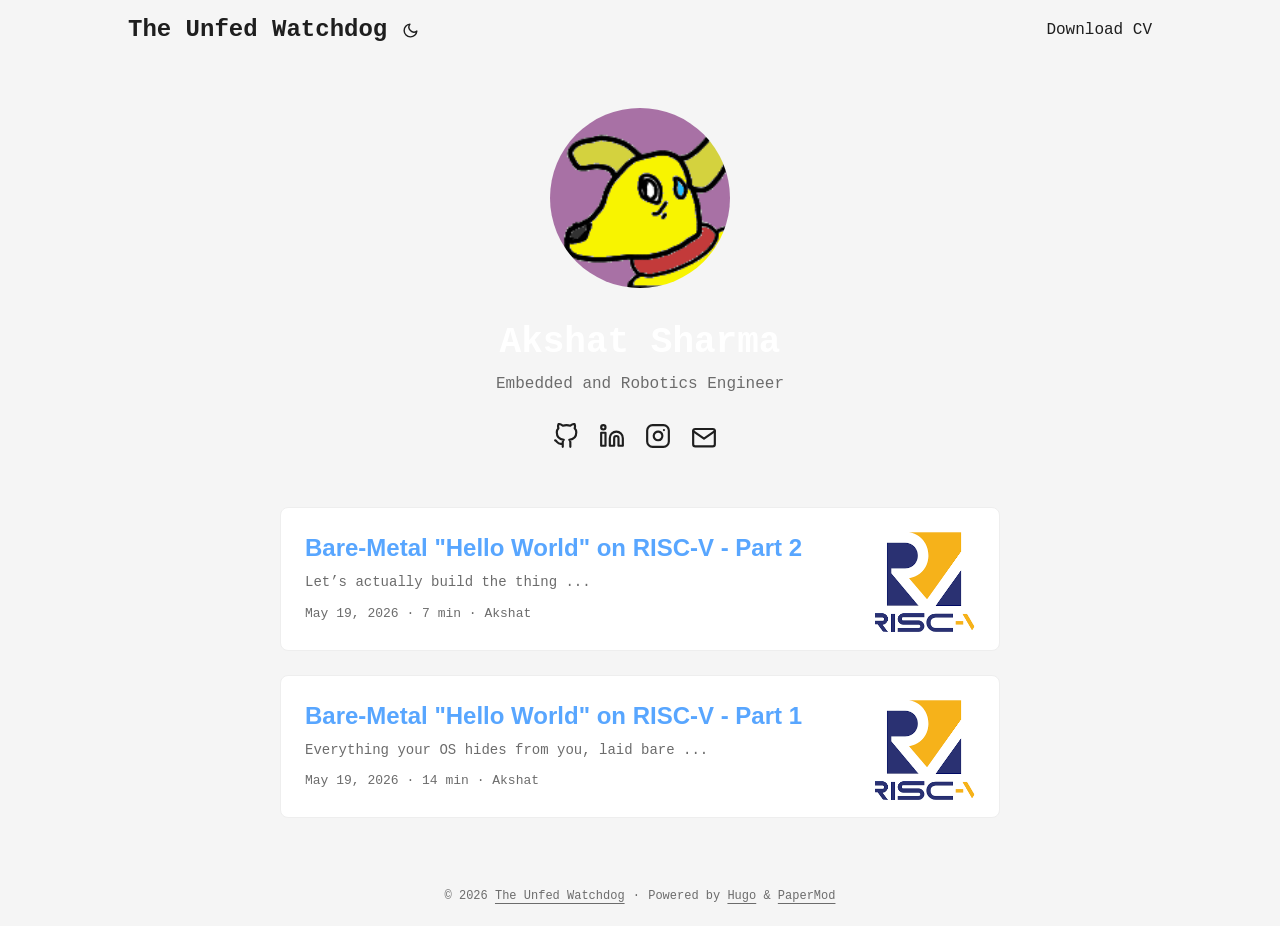
==== commit 7711166e: "added note" ====
--- a/index.html
+++ b/index.html
@@ -6,7 +6,7 @@
 </a><a href=https://www.instagram.com/hominum0447/ target=_blank rel="noopener noreferrer me" title=Instagram><svg viewBox="0 0 24 24" fill="none" stroke="currentColor" stroke-width="2" stroke-linecap="round" stroke-linejoin="round"><rect x="2" y="2" width="20" height="20" rx="5" ry="5"/><path d="M16 11.37A4 4 0 1112.63 8 4 4 0 0116 11.37z"/><line x1="17.5" y1="6.5" x2="17.5" y2="6.5"/></svg>
 </a><a href=mailto:d06akshat@gmail.com target=_blank rel="noopener noreferrer me" title=Email><svg viewBox="0 0 24 21" fill="none" stroke="currentColor" stroke-width="2" stroke-linecap="round" stroke-linejoin="round"><path d="M4 4h16c1.1.0 2 .9 2 2v12c0 1.1-.9 2-2 2H4c-1.1.0-2-.9-2-2V6c0-1.1.9-2 2-2z"/><polyline points="22,6 12,13 2,6"/></svg></a></div></footer></article><article class=post-entry><figure class=entry-cover><img loading=lazy src=https://akshatsharma05.github.io/images/riscv/thumb.png alt="Bare-metal RISC-V setup"></figure><header class=entry-header><h2 class=entry-hint-parent>Bare-Metal "Hello World" on RISC-V - Part 2</h2></header><div class=entry-content><p>Let’s actually build the thing
 ...</p></div><footer class=entry-footer><span title='2026-05-19 01:08:05 +0530 IST'>May 19, 2026</span>&nbsp;·&nbsp;<span>7 min</span>&nbsp;·&nbsp;<span>Akshat</span></footer><a class=entry-link aria-label='post link to Bare-Metal "Hello World" on RISC-V - Part 2' href=https://akshatsharma05.github.io/posts/riscv-2/></a></article><article class=post-entry><figure class=entry-cover><img loading=lazy src=https://akshatsharma05.github.io/images/riscv/thumb.png alt="Bare-metal RISC-V setup"></figure><header class=entry-header><h2 class=entry-hint-parent>Bare-Metal "Hello World" on RISC-V - Part 1</h2></header><div class=entry-content><p>Everything your OS hides from you, laid bare
-...</p></div><footer class=entry-footer><span title='2026-05-19 00:51:05 +0530 IST'>May 19, 2026</span>&nbsp;·&nbsp;<span>13 min</span>&nbsp;·&nbsp;<span>Akshat</span></footer><a class=entry-link aria-label='post link to Bare-Metal "Hello World" on RISC-V - Part 1' href=https://akshatsharma05.github.io/posts/riscv-1/></a></article></main><footer class=footer><span>&copy; 2026 <a href=https://akshatsharma05.github.io/>The Unfed Watchdog</a></span> ·
+...</p></div><footer class=entry-footer><span title='2026-05-19 00:51:05 +0530 IST'>May 19, 2026</span>&nbsp;·&nbsp;<span>14 min</span>&nbsp;·&nbsp;<span>Akshat</span></footer><a class=entry-link aria-label='post link to Bare-Metal "Hello World" on RISC-V - Part 1' href=https://akshatsharma05.github.io/posts/riscv-1/></a></article></main><footer class=footer><span>&copy; 2026 <a href=https://akshatsharma05.github.io/>The Unfed Watchdog</a></span> ·
 <span>Powered by
 <a href="https://gohugo.io/?utm_source=papermod" rel=noopener target=_blank>Hugo</a> &
 <a href=https://github.com/adityatelange/hugo-PaperMod/ rel=noopener target=_blank>PaperMod</a></span></footer><a href=#top id=top-link class="top-link hidden" aria-label="go to top" title="Go to Top (Alt + G)" accesskey=g><svg viewBox="0 0 24 24" fill="none" stroke="currentColor" stroke-width="2" stroke-linecap="round" stroke-linejoin="round" class="feather feather-chevrons-up"><polyline points="17 11 12 6 7 11"/><polyline points="17 18 12 13 7 18"/></svg>
